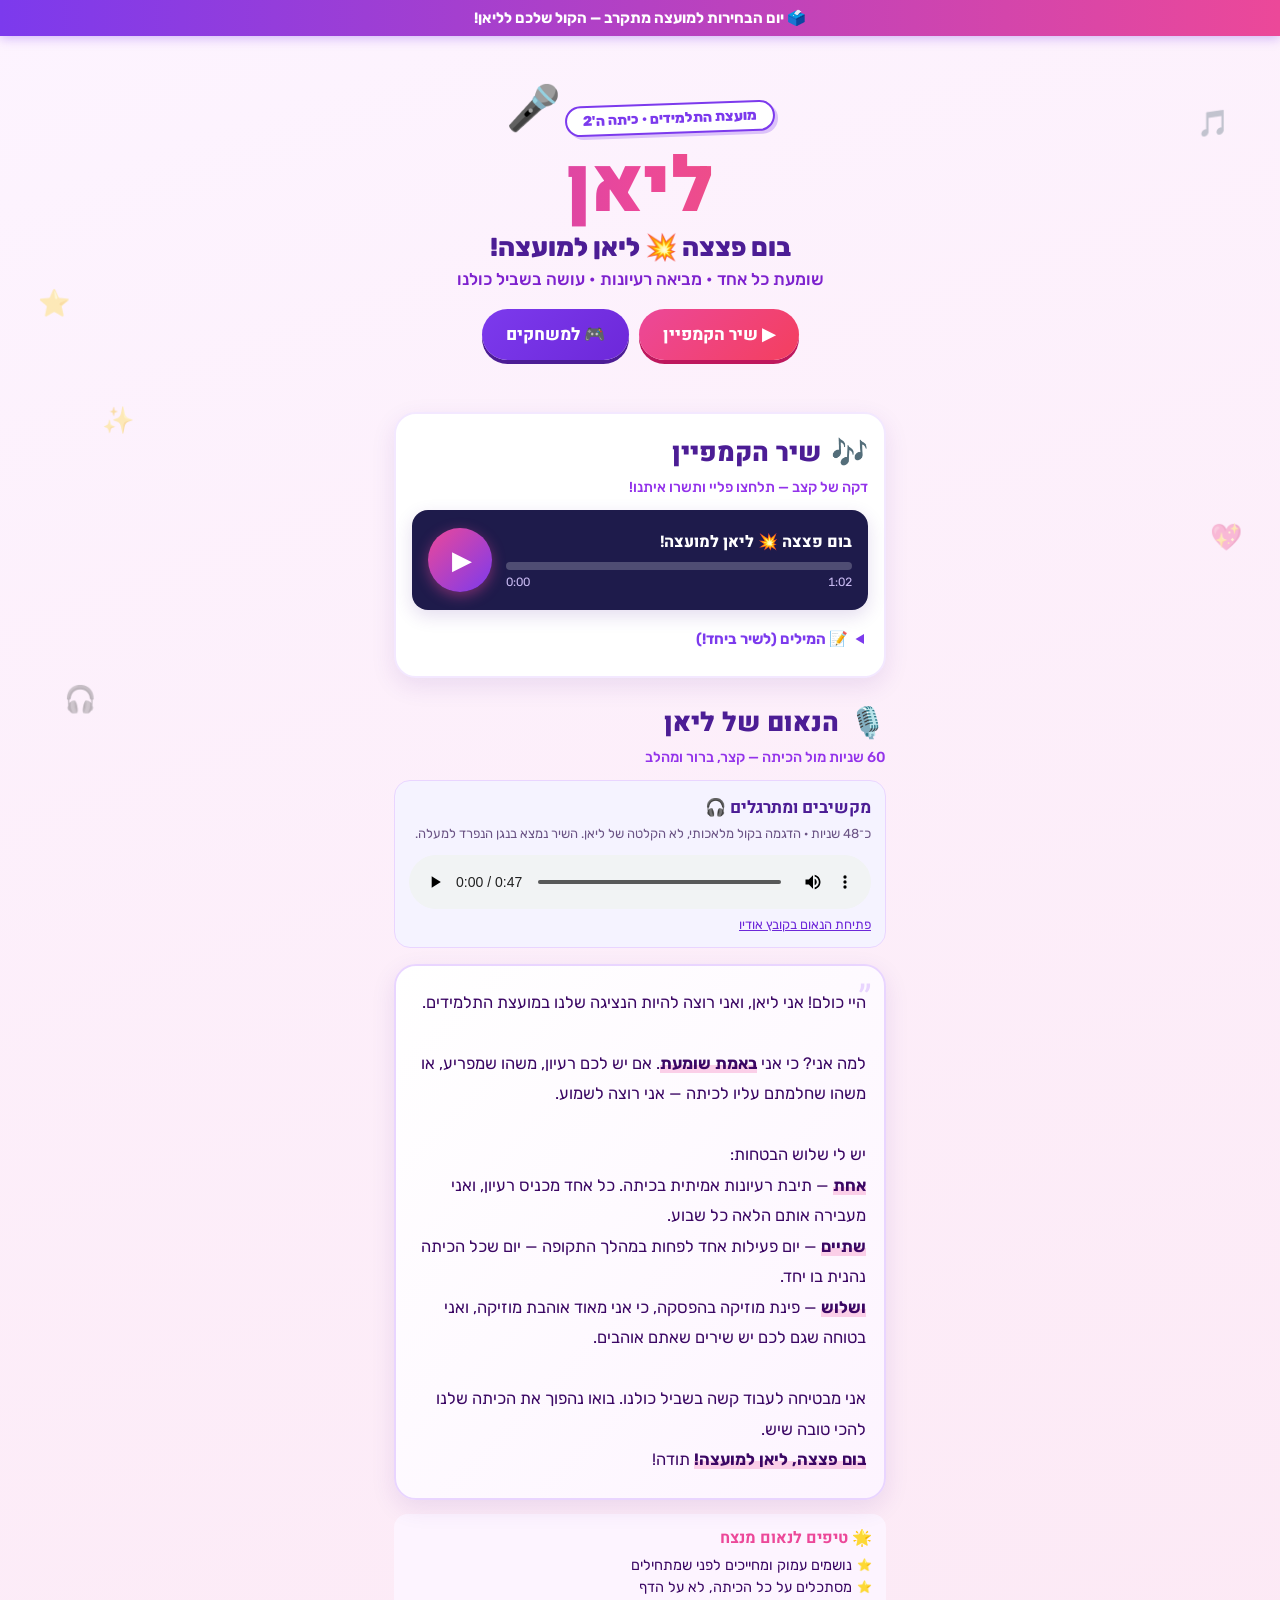
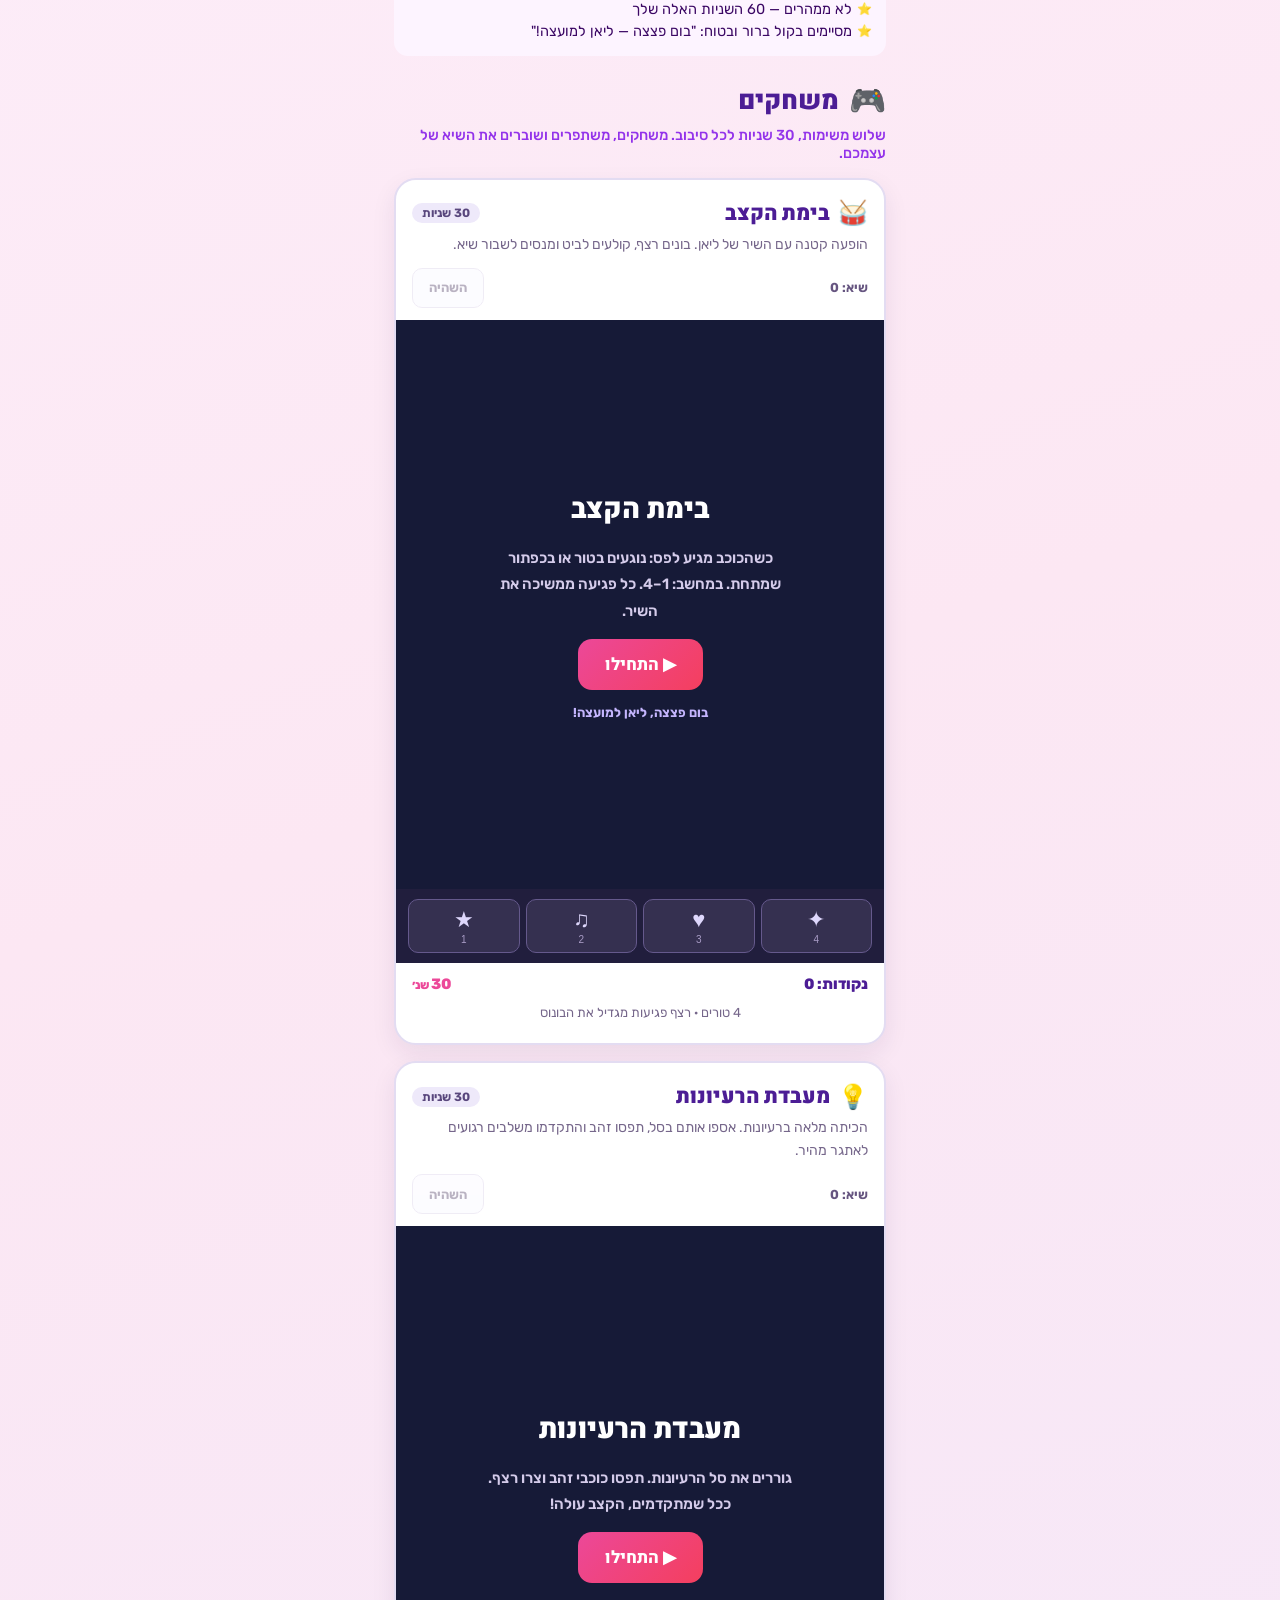
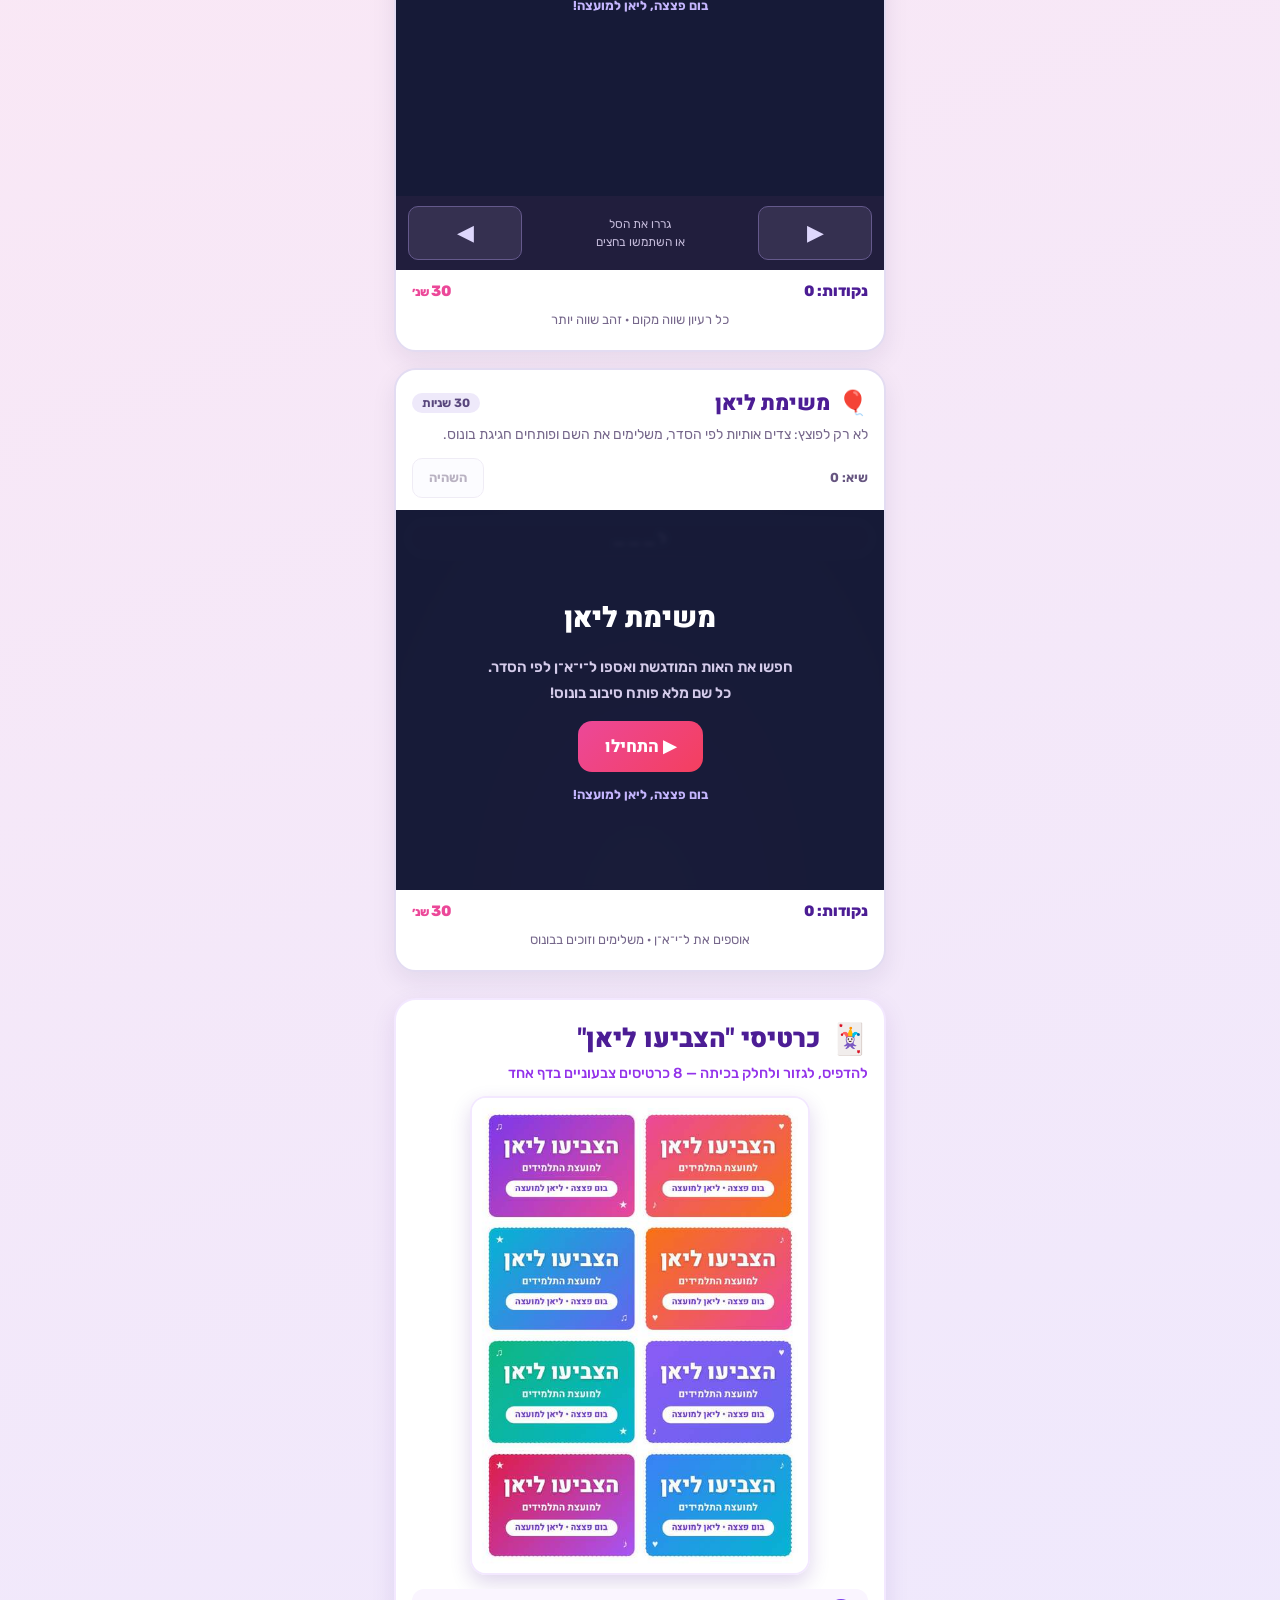
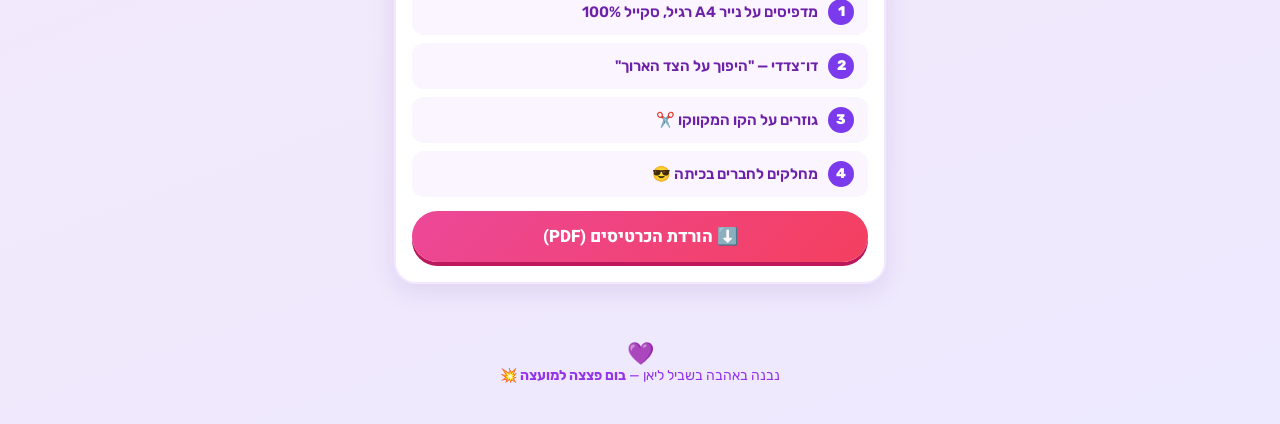
==== index.html @ ac065220 "Keep round clock accurate on low-frame-rate devices" ====
<!DOCTYPE html>
<html lang="he" dir="rtl">
<head>
<meta charset="utf-8">
<meta name="viewport" content="width=device-width, initial-scale=1, viewport-fit=cover">
<title>בום פצצה 💥 ליאן למועצה!</title>
<meta name="description" content="אתר הקמפיין של ליאן למועצת התלמידים: השיר, הנאום, המשחקים והכרטיסים. בום פצצה 💥 ליאן למועצה!">
<link rel="preconnect" href="https://fonts.googleapis.com">
<link rel="preconnect" href="https://fonts.gstatic.com" crossorigin>
<link href="https://fonts.googleapis.com/css2?family=Heebo:wght@400;600;700;800;900&family=Rubik:wght@400;500;700&display=swap" rel="stylesheet">
<style>
:root{
  --purple:#7c3aed; --purple-dark:#4c1d95; --pink:#ec4899; --orange:#f97316;
  --cream:#fff8fc; --ink:#3b0764; --card:#ffffff;
}
*{margin:0;padding:0;box-sizing:border-box;-webkit-tap-highlight-color:transparent}
html{scroll-behavior:smooth;scroll-padding-top:64px}
section{scroll-margin-top:64px}
body{
  font-family:'Rubik','Heebo',sans-serif; color:var(--ink);
  background:linear-gradient(160deg,#fdf4ff 0%,#fce7f3 45%,#ede9fe 100%);
  min-height:100vh; overflow-x:hidden;
}
h1,h2,h3,.btn{font-family:'Heebo',sans-serif}
.wrap{max-width:520px;margin:0 auto;padding:0 14px}
/* floating sticker bg */
.sticker{position:fixed;font-size:26px;opacity:.35;z-index:0;animation:floaty 7s ease-in-out infinite;pointer-events:none}
@keyframes floaty{0%,100%{transform:translateY(0) rotate(-8deg)}50%{transform:translateY(-22px) rotate(10deg)}}
/* ribbon */
.ribbon{position:sticky;top:0;z-index:50;background:linear-gradient(90deg,var(--purple),var(--pink));color:#fff;text-align:center;font-weight:700;padding:9px 12px;font-size:15px;box-shadow:0 2px 12px rgba(124,58,237,.35)}
/* hero */
.hero{position:relative;text-align:center;padding:46px 16px 26px;z-index:1}
.badge{display:inline-block;background:#fff;border:2.5px solid var(--purple);color:var(--purple);font-weight:800;border-radius:999px;padding:5px 16px;font-size:14px;transform:rotate(-2deg);box-shadow:3px 3px 0 rgba(124,58,237,.25)}
.hero h1{font-size:64px;font-weight:900;line-height:1.05;margin:14px 0 4px;
  background:linear-gradient(90deg,var(--purple),var(--pink),var(--orange));
  -webkit-background-clip:text;background-clip:text;color:transparent;
  text-shadow:0 0 0 transparent;animation:pop 3.2s ease-in-out infinite}
@keyframes pop{0%,100%{transform:scale(1)}50%{transform:scale(1.04)}}
.hero .slogan{font-size:26px;font-weight:800;color:var(--purple-dark)}
.hero .sub{font-size:17px;color:#7e22ce;margin-top:6px;font-weight:500}
.mic{font-size:44px;display:inline-block;animation:swing 2.6s ease-in-out infinite;transform-origin:top center}
@keyframes swing{0%,100%{transform:rotate(-12deg)}50%{transform:rotate(12deg)}}
.cta-row{display:flex;gap:10px;justify-content:center;flex-wrap:wrap;margin-top:20px}
.btn{display:inline-block;border:none;cursor:pointer;text-decoration:none;font-weight:800;font-size:17px;border-radius:999px;padding:13px 24px;color:#fff;transition:transform .12s}
.btn:active{transform:scale(.94)}
.btn-pink{background:linear-gradient(135deg,var(--pink),#f43f5e);box-shadow:0 4px 0 #be185d}
.btn-purple{background:linear-gradient(135deg,var(--purple),#6d28d9);box-shadow:0 4px 0 #4c1d95}
/* sections */
section{position:relative;z-index:1;margin:26px 0}
.card{background:var(--card);border-radius:22px;padding:20px 16px;box-shadow:0 8px 24px rgba(76,29,149,.10);border:2px solid #f3e8ff}
.sec-title{display:flex;align-items:center;gap:10px;margin-bottom:6px}
.sec-title .emoji{font-size:30px}
.sec-title h2{font-size:26px;font-weight:900;color:var(--purple-dark)}
.sec-sub{color:#9333ea;font-size:14.5px;margin-bottom:14px;font-weight:500}
/* song */
.song-embed{border-radius:16px;overflow:hidden;box-shadow:0 6px 18px rgba(76,29,149,.15);background:#1e1b4b}
.song-embed iframe{width:100%;height:250px;border:0;display:block}
.song-player{display:flex;align-items:center;gap:14px;padding:18px 16px;direction:ltr}
.song-play-btn{flex:none;width:64px;height:64px;border-radius:50%;border:none;cursor:pointer;background:linear-gradient(135deg,var(--pink),var(--purple));color:#fff;font-size:26px;line-height:1;display:flex;align-items:center;justify-content:center;box-shadow:0 4px 14px rgba(236,72,153,.45);transition:transform .12s}
.song-play-btn:active{transform:scale(.92)}
.song-play-btn .ic{transform:translateX(2px)}
.song-info{flex:1;min-width:0;color:#fff}
.song-name{font-family:'Heebo',sans-serif;font-weight:800;font-size:16px;margin-bottom:8px;direction:rtl;text-align:right}
.song-progress{height:8px;border-radius:99px;background:rgba(255,255,255,.22);overflow:hidden;cursor:pointer}
#song-bar{height:100%;width:0%;border-radius:99px;background:linear-gradient(90deg,var(--pink),#facc15)}
.song-times{display:flex;justify-content:space-between;font-size:12px;color:#c7b9f0;margin-top:5px;font-variant-numeric:tabular-nums}
.lyrics{margin-top:12px}
.lyrics summary{cursor:pointer;font-weight:700;color:var(--purple);font-size:15px;padding:8px 4px}
.lyrics .box{background:#faf5ff;border:1.5px dashed #c4b5fd;border-radius:14px;padding:14px;font-size:15.5px;line-height:1.9;white-space:pre-line}
/* speech */
.speech-listen{margin-bottom:16px;background:#f5f3ff;border:1px solid #e9d5ff;border-radius:16px;padding:14px}
.speech-listen h3{font-size:17px;color:var(--purple-dark);margin-bottom:4px}
.speech-listen p{font-size:13px;color:#6b5485;line-height:1.6;margin-bottom:10px}
.speech-listen audio{display:block;width:100%;height:54px;direction:ltr}
.speech-listen a{font-size:13px;color:#6d28d9;display:inline-block;margin-top:8px}
.speech-listen .audio-error{color:#a21b3d;margin:8px 0 0}

.speech{position:relative;background:linear-gradient(135deg,#fff,#fdf4ff);border-radius:22px;padding:22px 18px;border:2px solid #e9d5ff;box-shadow:0 8px 24px rgba(76,29,149,.10)}
.speech .quote{font-size:38px;position:absolute;top:6px;right:12px;color:#e9d5ff;font-family:Heebo}
.speech p{font-size:16.5px;line-height:1.85}
.speech .hl{background:linear-gradient(transparent 60%,#fbcfe8 60%);font-weight:700}
.tips{margin-top:14px;background:#fdf4ff;border-radius:14px;padding:12px 14px}
.tips h3{font-size:16px;color:var(--pink);margin-bottom:6px}
.tips li{font-size:14.5px;margin:4px 0;list-style:none;padding-right:20px;position:relative}
.tips li::before{content:'⭐';position:absolute;right:0;font-size:12px;top:2px}
/* games */
.game{margin:16px 0;background:#fff;border-radius:22px;border:2px solid #f3e8ff;box-shadow:0 8px 24px rgba(76,29,149,.10);overflow:hidden}
.game-head{padding:14px 16px 4px;display:flex;align-items:center;gap:8px}
.game-head h3{font-size:20px;font-weight:900;color:var(--purple-dark)}
.game-head .tag{margin-right:auto;background:#fce7f3;color:#be185d;font-size:12px;font-weight:700;border-radius:999px;padding:3px 10px}
.game-desc{padding:0 16px 10px;font-size:14px;color:#9333ea}
.stage{position:relative;width:100%;touch-action:none;user-select:none}
.stage canvas{display:block;width:100%;height:auto;background:linear-gradient(180deg,#f5f3ff,#fdf2f8)}
.overlay{position:absolute;inset:0;display:flex;flex-direction:column;align-items:center;justify-content:center;gap:10px;background:rgba(255,255,255,.82);backdrop-filter:blur(3px);text-align:center;padding:16px}
.overlay.hidden{display:none}
.overlay .big{font-family:Heebo;font-size:26px;font-weight:900;color:var(--purple-dark)}
.overlay .mid{font-size:16px;color:#7e22ce;font-weight:600}
.overlay .vote{background:linear-gradient(90deg,#ede9fe,#fce7f3);border:1.5px dashed #c084fc;color:#6d21a8;font-weight:700;border-radius:999px;padding:6px 16px;font-size:14.5px}
.scorebar{display:flex;justify-content:space-between;padding:8px 16px;font-weight:800;font-size:16px;color:var(--purple-dark)}
.scorebar .time{color:var(--pink)}
/* balloons */
.balloon-zone{position:relative;width:100%;height:380px;overflow:hidden;background:linear-gradient(180deg,#f0f9ff,#fdf2f8)}
.balloon{position:absolute;bottom:-90px;width:56px;height:70px;border-radius:50% 50% 50% 50%/55% 55% 45% 45%;cursor:pointer;display:flex;align-items:center;justify-content:center;font-weight:900;font-size:20px;color:#fff;box-shadow:inset -6px -8px 12px rgba(0,0,0,.12);animation:none;transition:transform .1s}
.balloon::after{content:'';position:absolute;bottom:-8px;left:50%;transform:translateX(-50%);border:5px solid transparent;border-top:8px solid inherit}
.balloon.pop{transform:scale(1.5);opacity:0;transition:transform .18s,opacity .18s}
.letters{position:absolute;top:8px;right:12px;background:rgba(255,255,255,.85);border-radius:999px;padding:4px 14px;font-weight:900;color:var(--purple);font-size:17px;letter-spacing:3px;border:1.5px dashed #c084fc}
/* cards */
.cards-preview{display:block;width:100%;max-width:340px;margin:8px auto;border-radius:16px;box-shadow:0 8px 20px rgba(76,29,149,.18);border:2px solid #f3e8ff}
.steps{margin:14px 0}
.steps li{list-style:none;background:#faf5ff;border-radius:12px;padding:10px 14px;margin:8px 0;font-size:15px;font-weight:600;color:#6d21a8;display:flex;gap:10px;align-items:center}
.steps .n{background:var(--purple);color:#fff;border-radius:50%;min-width:26px;height:26px;display:flex;align-items:center;justify-content:center;font-size:14px;font-weight:800}
.dl{display:block;text-align:center;margin-top:10px}
/* footer */
footer{text-align:center;padding:30px 14px 40px;color:#9333ea;font-size:14px;position:relative;z-index:1}
footer .heart{font-size:22px}
.confetti-canvas{position:absolute;inset:0;pointer-events:none}
@media (min-width:480px){.hero h1{font-size:76px}}
</style>
<link rel="stylesheet" href="arcade.css?v=3">
</head>
<body>
<div class="sticker" style="top:12%;right:4%">🎵</div>
<div class="sticker" style="top:32%;left:3%;animation-delay:1.2s">⭐</div>
<div class="sticker" style="top:58%;right:3%;animation-delay:.6s">💖</div>
<div class="sticker" style="top:76%;left:5%;animation-delay:1.8s">🎧</div>
<div class="sticker" style="top:45%;left:8%;animation-delay:2.4s">✨</div>

<div class="ribbon">🗳️ יום הבחירות למועצה מתקרב — הקול שלכם לליאן!</div>

<header class="hero">
  <span class="badge">מועצת התלמידים • כיתה ה'2</span>
  <div class="mic">🎤</div>
  <h1>ליאן</h1>
  <div class="slogan">בום פצצה 💥 ליאן למועצה!</div>
  <div class="sub">שומעת כל אחד • מביאה רעיונות • עושה בשביל כולנו</div>
  <div class="cta-row">
    <a class="btn btn-pink" href="#song">▶ שיר הקמפיין</a>
    <a class="btn btn-purple" href="#games">🎮 למשחקים</a>
  </div>
</header>

<main class="wrap">

<section id="song">
  <div class="card">
    <div class="sec-title"><span class="emoji">🎶</span><h2>שיר הקמפיין</h2></div>
    <div class="sec-sub">דקה של קצב — תלחצו פליי ותשרו איתנו!</div>
    <div class="song-embed song-player">
      <button id="song-play" class="song-play-btn" aria-label="הפעל את השיר"><span class="ic">▶</span></button>
      <div class="song-info">
        <div class="song-name">בום פצצה 💥 ליאן למועצה!</div>
        <div class="song-progress" id="song-progress"><div id="song-bar"></div></div>
        <div class="song-times"><span id="song-cur">0:00</span><span id="song-dur">1:03</span></div>
      </div>
      <audio id="song-audio" src="lian-jingle.mp3" preload="metadata" playsinline></audio>
    </div>
    <details class="lyrics">
      <summary>📝 המילים (לשיר ביחד!)</summary>
      <div class="box">בום! פצצה! ליאן למועצה!
בום! פצצה! ליאן למועצה!
מי שומעת את כולם? ליאן!
מי מביאה את הכיף? ליאן!
רעיונות ושירים ולב גדול,
הכיתה שלנו הכי שווה!
בום! פצצה! ליאן למועצה!
בום! פצצה! ליאן למועצה!
תנו קול לליאן — היא הפצצה!</div>
    </details>
  </div>
</section>

<section id="speech">
  <div class="sec-title"><span class="emoji">🎙️</span><h2>הנאום של ליאן</h2></div>
  <div class="sec-sub">60 שניות מול הכיתה — קצר, ברור ומהלב</div>
  <div class="speech-listen">
    <h3>מקשיבים ומתרגלים 🎧</h3>
    <p>כ־48 שניות · הדגמה בקול מלאכותי, לא הקלטה של ליאן. השיר נמצא בנגן הנפרד למעלה.</p>
    <audio id="speech-audio" controls preload="metadata" playsinline aria-label="הדגמת הנאום בקול מלאכותי">
      <source src="lian-speech.mp3" type="audio/mpeg">
      הדפדפן לא תומך בנגן אודיו.
    </audio>
    <p id="speech-audio-error" class="audio-error" hidden>לא הצלחנו לטעון את הנאום. אפשר לנסות שוב דרך הקישור.</p>
    <a href="lian-speech.mp3">פתיחת הנאום בקובץ אודיו</a>
  </div>
  <div class="speech">
    <span class="quote">”</span>
    <p>היי כולם! אני ליאן, ואני רוצה להיות הנציגה שלנו במועצת התלמידים.<br><br>
    למה אני? כי אני <span class="hl">באמת שומעת</span>. אם יש לכם רעיון, משהו שמפריע, או משהו שחלמתם עליו לכיתה — אני רוצה לשמוע.<br><br>
    יש לי שלוש הבטחות:<br>
    <span class="hl">אחת</span> — תיבת רעיונות אמיתית בכיתה. כל אחד מכניס רעיון, ואני מעבירה אותם הלאה כל שבוע.<br>
    <span class="hl">שתיים</span> — יום פעילות אחד לפחות במהלך התקופה — יום שכל הכיתה נהנית בו יחד.<br>
    <span class="hl">ושלוש</span> — פינת מוזיקה בהפסקה, כי אני מאוד אוהבת מוזיקה, ואני בטוחה שגם לכם יש שירים שאתם אוהבים.<br><br>
    אני מבטיחה לעבוד קשה בשביל כולנו. בואו נהפוך את הכיתה שלנו להכי טובה שיש.<br>
    <span class="hl">בום פצצה, ליאן למועצה!</span> תודה!</p>
  </div>
  <div class="tips">
    <h3>🌟 טיפים לנאום מנצח</h3>
    <ul>
      <li>נושמים עמוק ומחייכים לפני שמתחילים</li>
      <li>מסתכלים על כל הכיתה, לא על הדף</li>
      <li>לא ממהרים — 60 השניות האלה שלך</li>
      <li>מסיימים בקול ברור ובטוח: "בום פצצה — ליאן למועצה!"</li>
    </ul>
  </div>
</section>

<section id="games">
  <div class="sec-title"><span class="emoji">🎮</span><h2>משחקים</h2></div>
  <div class="sec-sub">שלוש משימות, 30 שניות לכל סיבוב. משחקים, משתפרים ושוברים את השיא של עצמכם.</div>

  <!-- GAME 1: rhythm -->
  <div class="game" id="g1">
    <div class="game-head"><span style="font-size:24px">🥁</span><h3>תופסים את הקצב</h3><span class="tag">30 שניות</span></div>
    <div class="game-desc">הכוכבים יורדים בביט של ליאן — תקליקו על הטור הנכון בדיוק כשהכוכב מגיע לקו, וכל פגיעה מנגנת את ההמשך של השיר! 🎶</div>
    <div class="stage">
      <canvas id="rhythm" width="360" height="420"></canvas>
      <div class="overlay" id="rhythm-start">
        <div class="big">תופסים את הקצב 🥁</div>
        <div class="mid">כוכב על הקו = קליק על הטור שלו, וכל פגיעה מנגנת עוד קטע מהשיר של ליאן 🎵</div>
        <button class="btn btn-pink" onclick="startRhythm()">▶ התחילו</button>
        <div class="vote">💥 בום פצצה — בבחירות מצביעים ליאן!</div>
      </div>
      <div class="overlay hidden" id="rhythm-end">
        <canvas class="confetti-canvas" id="rhythm-conf"></canvas>
        <div class="big" id="rhythm-score-txt"></div>
        <div class="mid">אתם בקצב של ליאן! 🎤</div>
        <div class="vote">בום פצצה 💥 נשאר דבר אחד: להצביע ליאן!</div>
        <button class="btn btn-purple" onclick="startRhythm()">🔁 עוד פעם</button>
      </div>
    </div>
    <div class="scorebar"><span id="rhythm-score">נקודות: 0</span><span class="time" id="rhythm-time">30</span></div>
  </div>

  <!-- GAME 2: catch -->
  <div class="game" id="g2">
    <div class="game-head"><span style="font-size:24px">💡</span><h3>תופסים רעיונות</h3><span class="tag">30 שניות</span></div>
    <div class="game-desc">ליאן אוספת רעיונות מכולם! הזיזו את המיקרופון ותפסו כמה שיותר רעיונות שנופלים.</div>
    <div class="stage">
      <canvas id="catch" width="360" height="420"></canvas>
      <div class="overlay" id="catch-start">
        <div class="big">תופסים רעיונות 💡</div>
        <div class="mid">מזיזים את האצבע או העכבר ימינה־שמאלה</div>
        <button class="btn btn-pink" onclick="startCatch()">▶ התחילו</button>
        <div class="vote">💥 ליאן שומעת כל רעיון — בום פצצה, תצביעו לה!</div>
      </div>
      <div class="overlay hidden" id="catch-end">
        <canvas class="confetti-canvas" id="catch-conf"></canvas>
        <div class="big" id="catch-score-txt"></div>
        <div class="mid">איזה אוסף רעיונות! 🌟</div>
        <div class="vote">גם הרעיון הכי טוב: להצביע ליאן 🗳️</div>
        <button class="btn btn-purple" onclick="startCatch()">🔁 עוד פעם</button>
      </div>
    </div>
    <div class="scorebar"><span id="catch-score">נקודות: 0</span><span class="time" id="catch-time">30</span></div>
  </div>

  <!-- GAME 3: balloons -->
  <div class="game" id="g3">
    <div class="game-head"><span style="font-size:24px">🎈</span><h3>פוצצים בלונים</h3><span class="tag">30 שניות</span></div>
    <div class="game-desc">פוצצו כמה שיותר בלונים! הבלונים עם האותיות של ל־י־א־ן שווים בונוס ענק.</div>
    <div class="stage balloon-zone" id="balloon-zone">
      <div class="letters" id="letters-box">ל _ _ _</div>
      <div class="overlay" id="balloon-start">
        <div class="big">פוצצים בלונים 🎈</div>
        <div class="mid">בלון רגיל = 5 נק׳ • בלון אות = 30 נק׳</div>
        <button class="btn btn-pink" onclick="startBalloons()">▶ התחילו</button>
        <div class="vote">💥 בום פצצה! פוצצים את הבחירות — עם ליאן!</div>
      </div>
      <div class="overlay hidden" id="balloon-end">
        <canvas class="confetti-canvas" id="balloon-conf"></canvas>
        <div class="big" id="balloon-score-txt"></div>
        <div class="mid">פיצוץ מושלם! 💥</div>
        <div class="vote">ועכשיו בום פצצה: מצביעים ליאן! 💥</div>
        <button class="btn btn-purple" onclick="startBalloons()">🔁 עוד פעם</button>
      </div>
    </div>
    <div class="scorebar"><span id="balloon-score">נקודות: 0</span><span class="time" id="balloon-time">30</span></div>
  </div>
</section>

<section id="cards">
  <div class="card">
    <div class="sec-title"><span class="emoji">🃏</span><h2>כרטיסי "הצביעו ליאן"</h2></div>
    <div class="sec-sub">להדפיס, לגזור ולחלק בכיתה — 8 כרטיסים צבעוניים בדף אחד</div>
    <img class="cards-preview" src="[data-uri]" alt="כרטיסי הצביעו ליאן - תצוגה מקדימה">
    <ol class="steps">
      <li><span class="n">1</span> מדפיסים על נייר A4 רגיל, סקייל 100%</li>
      <li><span class="n">2</span> דו־צדדי — "היפוך על הצד הארוך"</li>
      <li><span class="n">3</span> גוזרים על הקו המקווקו ✂️</li>
      <li><span class="n">4</span> מחלקים לחברים בכיתה 😎</li>
    </ol>
    <a class="btn btn-pink dl" href="https://github.com/piniaminov-code/lian-campaign/releases/download/v1.0/lian-vote-cards-v5.pdf" download>⬇️ הורדת הכרטיסים (PDF)</a>
  </div>
</section>

</main>

<footer>
  <div class="heart">💜</div>
  נבנה באהבה בשביל ליאן — <b>בום פצצה למועצה</b> 💥
</footer>

<script>
/* ---------- campaign song player ---------- */
(function(){
  const a=document.getElementById('song-audio'),btn=document.getElementById('song-play'),ic=btn.querySelector('.ic'),
        bar=document.getElementById('song-bar'),cur=document.getElementById('song-cur'),dur=document.getElementById('song-dur'),
        prog=document.getElementById('song-progress');
  function fmt(s){if(!isFinite(s))return'0:00';s=Math.floor(s);return Math.floor(s/60)+':'+String(s%60).padStart(2,'0');}
  btn.addEventListener('click',function(){
    if(a.paused){const p=a.play();if(p&&p.catch)p.catch(function(){});}else{a.pause();}
  });
  a.addEventListener('play',function(){ic.textContent='⏸';ic.style.transform='none';});
  a.addEventListener('pause',function(){ic.textContent='▶';ic.style.transform='translateX(2px)';});
  a.addEventListener('loadedmetadata',function(){dur.textContent=fmt(a.duration);});
  a.addEventListener('timeupdate',function(){cur.textContent=fmt(a.currentTime);if(a.duration)bar.style.width=(a.currentTime/a.duration*100)+'%';});
  a.addEventListener('ended',function(){a.currentTime=0;bar.style.width='0%';cur.textContent='0:00';});
  prog.addEventListener('click',function(e){const r=prog.getBoundingClientRect();const f=(e.clientX-r.left)/r.width;if(a.duration)a.currentTime=f*a.duration;});
})();

/* Speech uses a native MP3 player for Safari support. Keep the two recordings separate. */
(function(){
  const speech=document.getElementById('speech-audio'),song=document.getElementById('song-audio');
  speech.addEventListener('play',()=>{song.pause();resetJingle();});
  song.addEventListener('play',()=>speech.pause());
  speech.addEventListener('error',()=>{document.getElementById('speech-audio-error').hidden=false;});
})();

/* ---------- shared helpers ---------- */
function fitCanvas(cv){ const r=cv.getBoundingClientRect(); const dpr=window.devicePixelRatio||1; cv.width=r.width*dpr; cv.height=r.width*(420/360)*dpr; const ctx=cv.getContext('2d'); ctx.setTransform(dpr,0,0,dpr,0,0); return {w:r.width,h:r.width*(420/360),ctx}; }
function confetti(cv){ const c=cv.getContext('2d'); cv.width=cv.offsetWidth; cv.height=cv.offsetHeight; const P=[]; const colors=['#7c3aed','#ec4899','#f97316','#facc15','#22d3ee','#a3e635'];
  for(let i=0;i<90;i++)P.push({x:Math.random()*cv.width,y:-20-Math.random()*cv.height,r:3+Math.random()*4,c:colors[i%6],vy:1.5+Math.random()*2.5,vx:-1+Math.random()*2,rot:Math.random()*6.28});
  let n=0;const iv=setInterval(()=>{c.clearRect(0,0,cv.width,cv.height);P.forEach(p=>{p.y+=p.vy;p.x+=p.vx;p.rot+=.08;c.save();c.translate(p.x,p.y);c.rotate(p.rot);c.fillStyle=p.c;c.fillRect(-p.r,-p.r/2,p.r*2,p.r);c.restore();});
  if(++n>=260){clearInterval(iv);c.clearRect(0,0,cv.width,cv.height);}},33);}
function countdown(el,sec,onEnd){ let t=sec; el.textContent=t; const iv=setInterval(()=>{t--;el.textContent=t; if(t<=0){clearInterval(iv);onEnd();}},1000); return iv; }

/* ---------- jingle player: each good tap plays the next slice of Lian's song ---------- */
const JINGLE_LEN=62.83,JINGLE_STEPS=48;
const jingle=new Audio();
jingle.preload='auto';
let jingleReady=false,jingleLoading=false,jinglePos=0,jingleTimer=null;
async function loadJingle(){
  if(jingleReady||jingleLoading)return; jingleLoading=true;
  try{
    const r=await fetch('lian-jingle-b64.txt',{cache:'no-store'});
    const t=await r.text();
    const bin=atob(t.replace(/\s/g,''));
    const bytes=new Uint8Array(bin.length);
    for(let i=0;i<bin.length;i++)bytes[i]=bin.charCodeAt(i);
    jingle.src=URL.createObjectURL(new Blob([bytes],{type:'audio/mpeg'}));
    jingle.load();
    jingleReady=true;
  }catch(e){jingleLoading=false;}
}
loadJingle();
document.addEventListener('pointerdown',loadJingle,{passive:true});
function resetJingle(){jinglePos=0;clearTimeout(jingleTimer);try{jingle.pause();jingle.currentTime=0;}catch(e){}}
function playJingleSlice(){
  if(jinglePos>=JINGLE_LEN)return;
  const step=JINGLE_LEN/JINGLE_STEPS;
  if(!jingleReady){loadJingle();}
  else if(jingle.paused){try{jingle.currentTime=jinglePos;}catch(e){}const p=jingle.play();if(p&&p.catch)p.catch(()=>{});}
  jinglePos=Math.min(jinglePos+step,JINGLE_LEN);
  clearTimeout(jingleTimer);
  if(jingleReady){
    const remain=Math.max((jinglePos-jingle.currentTime)*1000+80,120);
    jingleTimer=setTimeout(()=>{if(!jingle.ended)jingle.pause();},remain);
  }
}
window.__jingle=jingle;window.__playSlice=playJingleSlice;window.__jingleState=()=>({pos:Math.round(jinglePos*100)/100,paused:jingle.paused,t:Math.round(jingle.currentTime*100)/100,ready:jingle.readyState,jr:jingleReady,dur:jingle.duration,src:(jingle.src||'').slice(0,40)});

</script>
<script src="games.js?v=3"></script>
</body>
</html>
---- arcade.css ----
/* Focused arcade refresh, campaign colours with a calmer stage. */
.arcade{border-color:#e3dcf2;box-shadow:0 9px 24px rgba(42,30,75,.08)}
.arcade .game-head{padding-top:18px}.arcade .game-head h3{font-size:21px}.arcade .game-head .tag{background:#eee9fa;color:#59477d}
.arcade .game-desc{color:#76678b;line-height:1.65;padding-bottom:12px}
.arcade-tools{display:flex;justify-content:space-between;align-items:center;padding:0 16px 12px;font-size:13px;font-weight:700;color:#665580}
.arcade-tools button{border:1px solid #d9d0e8;border-radius:10px;padding:8px 16px;background:#faf8ff;color:#534268;font:inherit;cursor:pointer;min-height:40px}
.arcade-tools button:disabled{opacity:.4;cursor:default}
.arcade .stage canvas{background:#171b38}.arcade .overlay{background:rgba(23,27,56,.94);backdrop-filter:blur(2px);gap:15px;padding:24px}
.arcade .overlay .big{color:#fff;font-size:28px}.arcade .overlay .mid{color:#d4cbea;max-width:310px;font-size:15px;line-height:1.75}
.arcade .overlay .vote{background:transparent;color:#c4b5fd;border:0;font-size:13px;padding:0}
.arcade .overlay .btn{box-shadow:none;border-radius:14px;padding:13px 27px;font-size:17px}
.arcade-pause{z-index:8}.arcade .scorebar{font-size:15px;padding-top:12px}.arcade .scorebar .time::after{content:' שנ׳';font-size:12px}
.arcade-feedback{min-height:42px;font-size:13px;color:#76678b;text-align:center;padding:4px 12px 14px}
.arcade-controls{display:flex;direction:ltr;gap:6px;padding:10px 12px;background:#211e3d;align-items:center;justify-content:space-between}
.arcade-controls button{flex:1;min-height:54px;border:1px solid #65598c;border-radius:10px;background:#353050;color:#ded7fc;font-size:22px;touch-action:manipulation;cursor:pointer}
.arcade-controls button:active{background:#695c97}.arcade-controls small{display:block;font-size:10px;margin-top:1px;color:#a99cc6}.arcade-controls span{flex:2;color:#c6bddc;text-align:center;font-size:12px;line-height:1.5;direction:rtl}
.arcade .balloon-zone{height:380px;background:radial-gradient(ellipse at 50% 110%,#47345e,#171b38)}
.arcade .balloon{border:0;bottom:auto;width:60px;height:74px;min-width:44px;min-height:44px;z-index:1;font-family:Heebo,sans-serif;box-shadow:inset -5px -7px 12px rgba(0,0,0,.14),0 4px 14px rgba(0,0,0,.12)}
.arcade .balloon:after{border:0;width:1px;height:28px;bottom:-28px;background:#aaa1c7}.arcade .overlay{z-index:3}.arcade .letters{z-index:2;right:10px;left:10px;top:10px;background:#211f3f;border:1px solid #63547c;display:flex;justify-content:center;align-items:center;gap:10px;letter-spacing:0;color:#9a8aaf;padding:7px}
.letters span{width:29px;text-align:center;border-bottom:2px solid transparent}.letters span.letter-done{color:#5eead4}.letters span.letter-next{color:#fff;border-color:#fcd774}.letters small{font-size:11px;color:#b5a6d0;margin-right:6px}
@media(max-width:380px){.arcade .game-head h3{font-size:18px}.arcade .overlay .big{font-size:24px}.arcade .overlay{padding:18px}}
@media(prefers-reduced-motion:reduce){.sticker{animation:none}.arcade *{scroll-behavior:auto}}
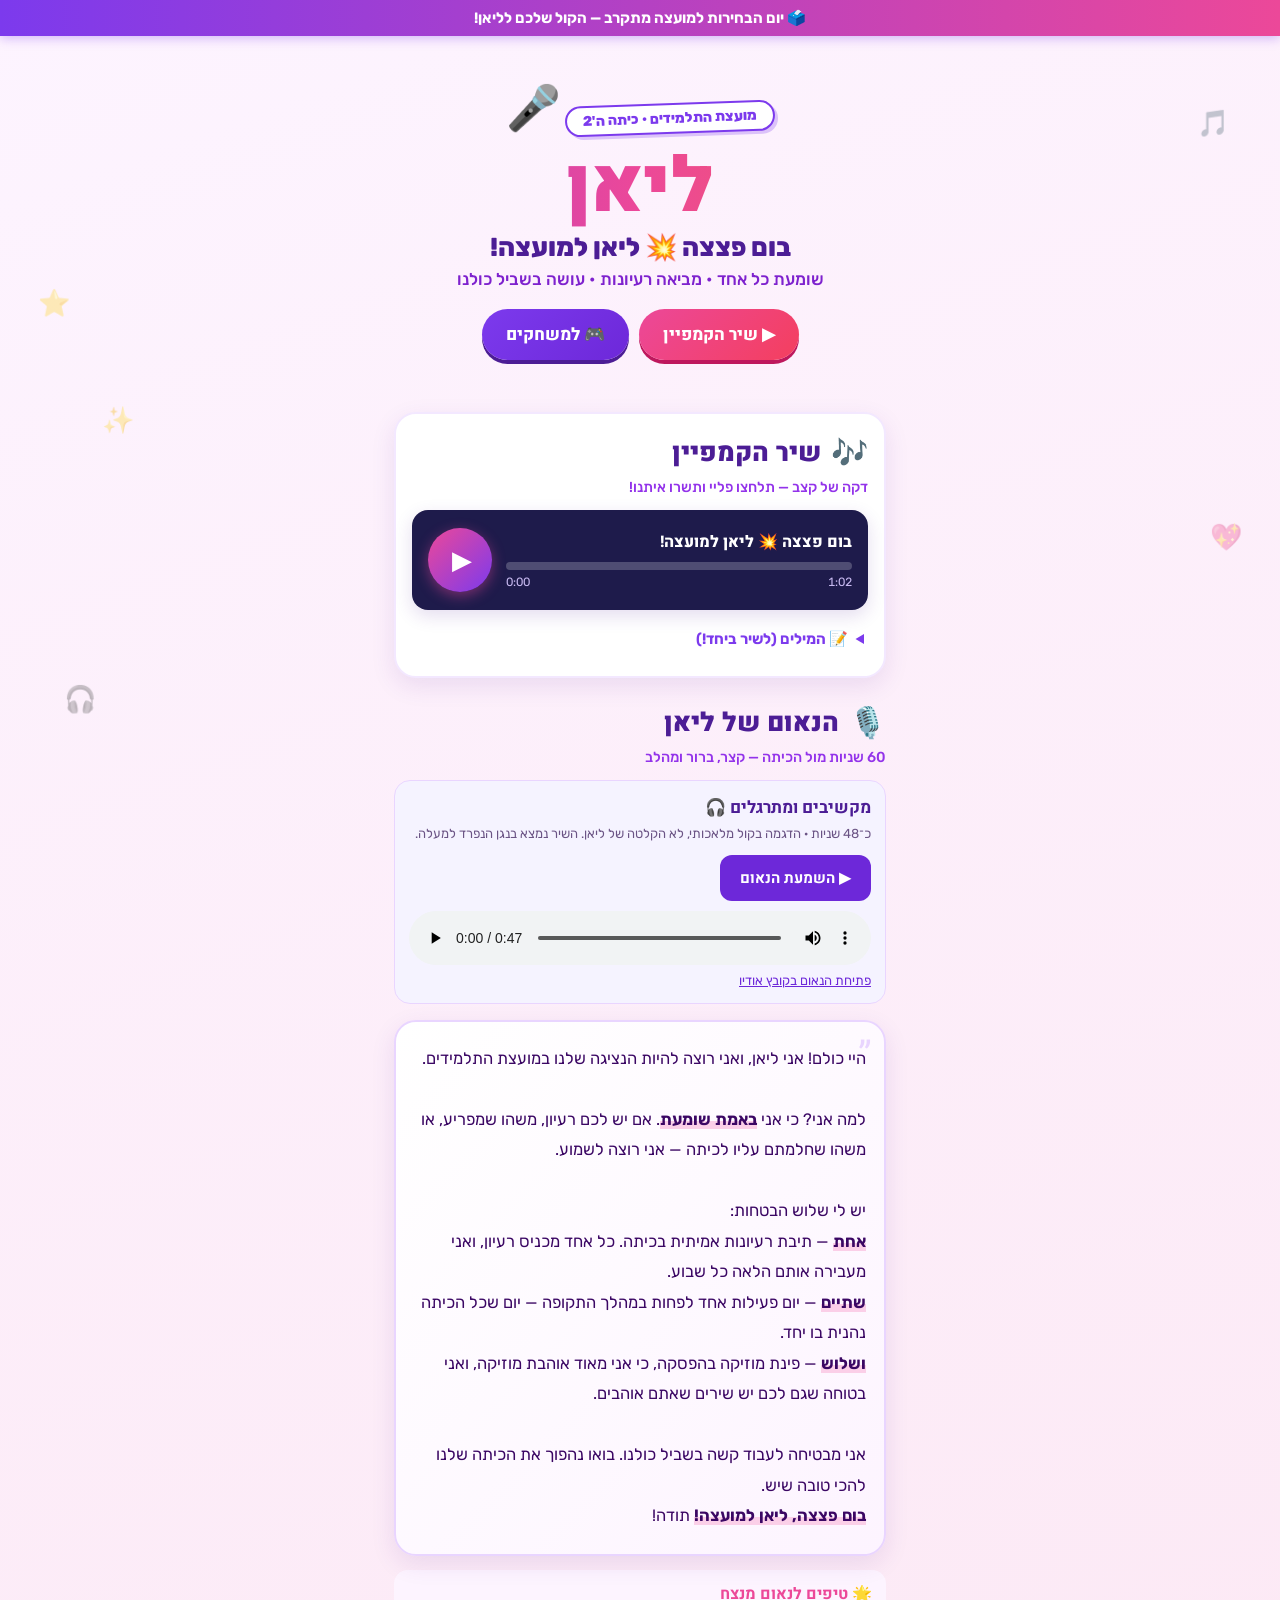
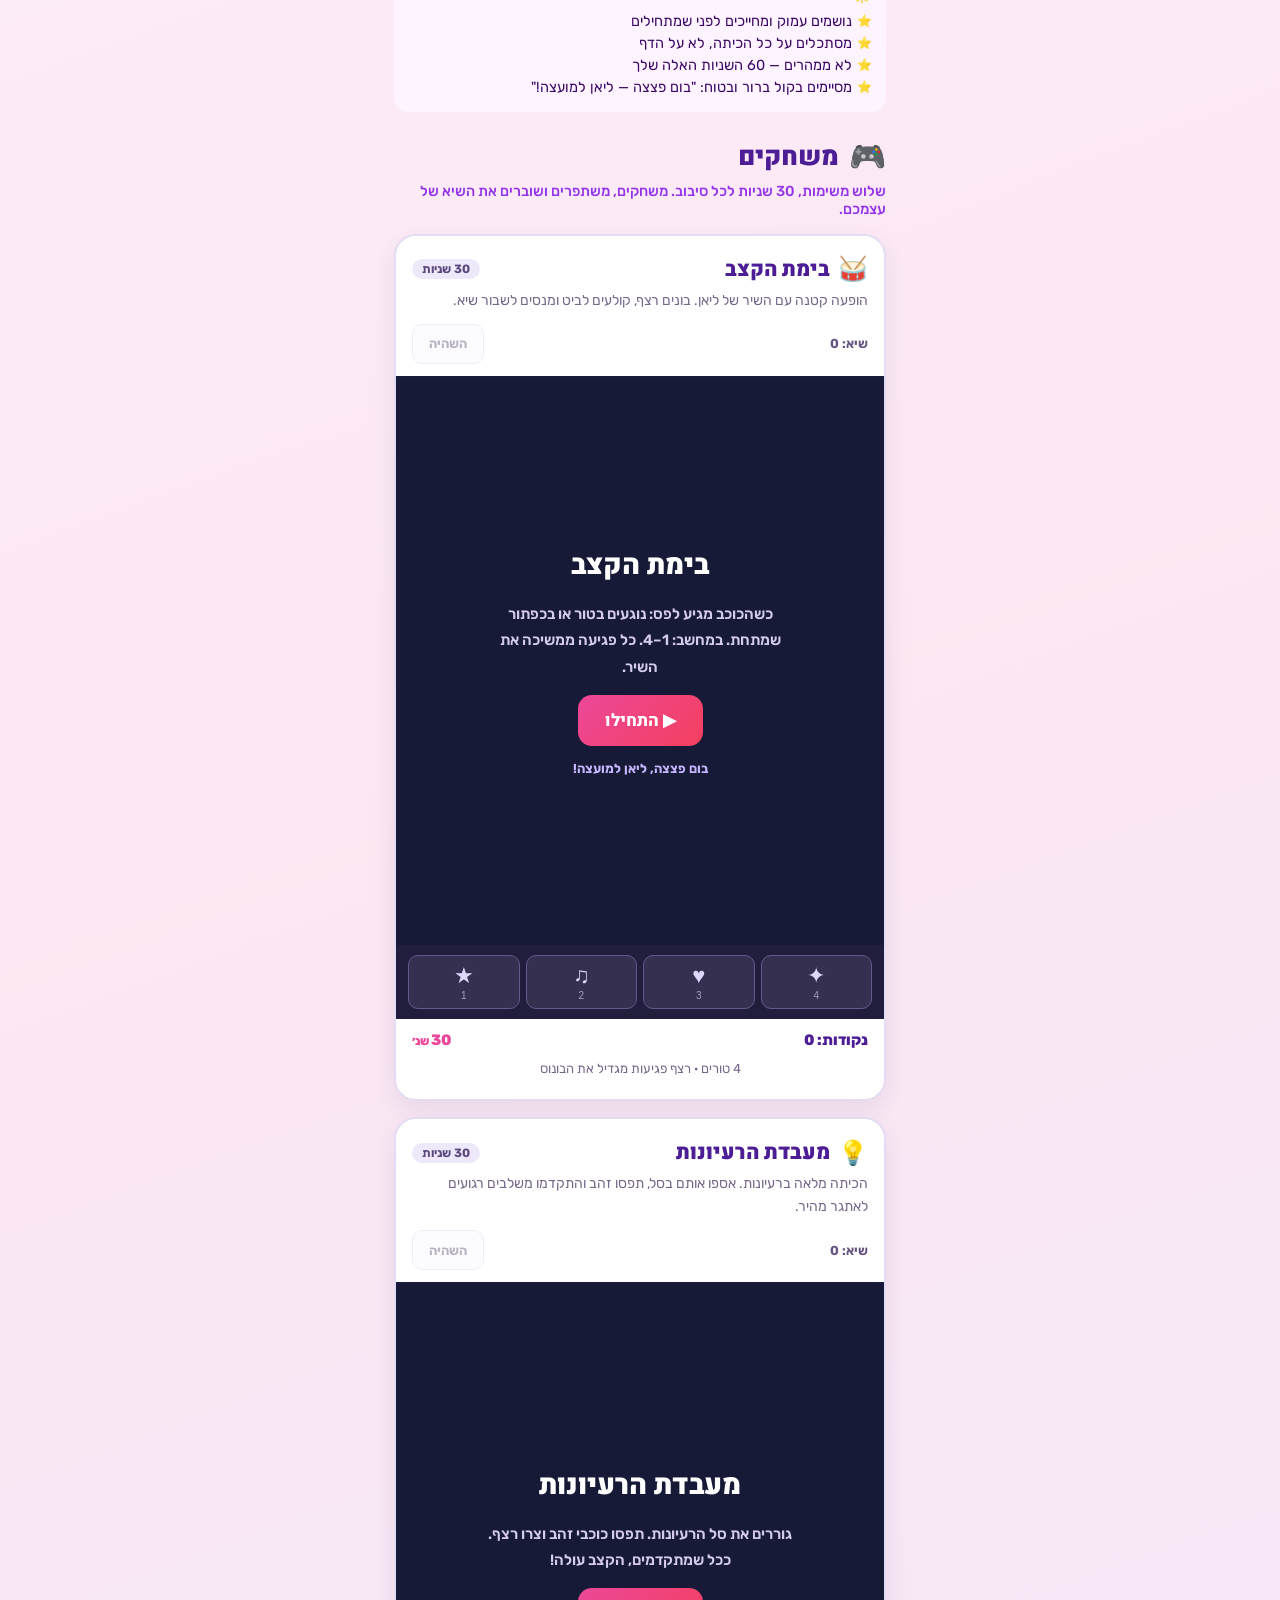
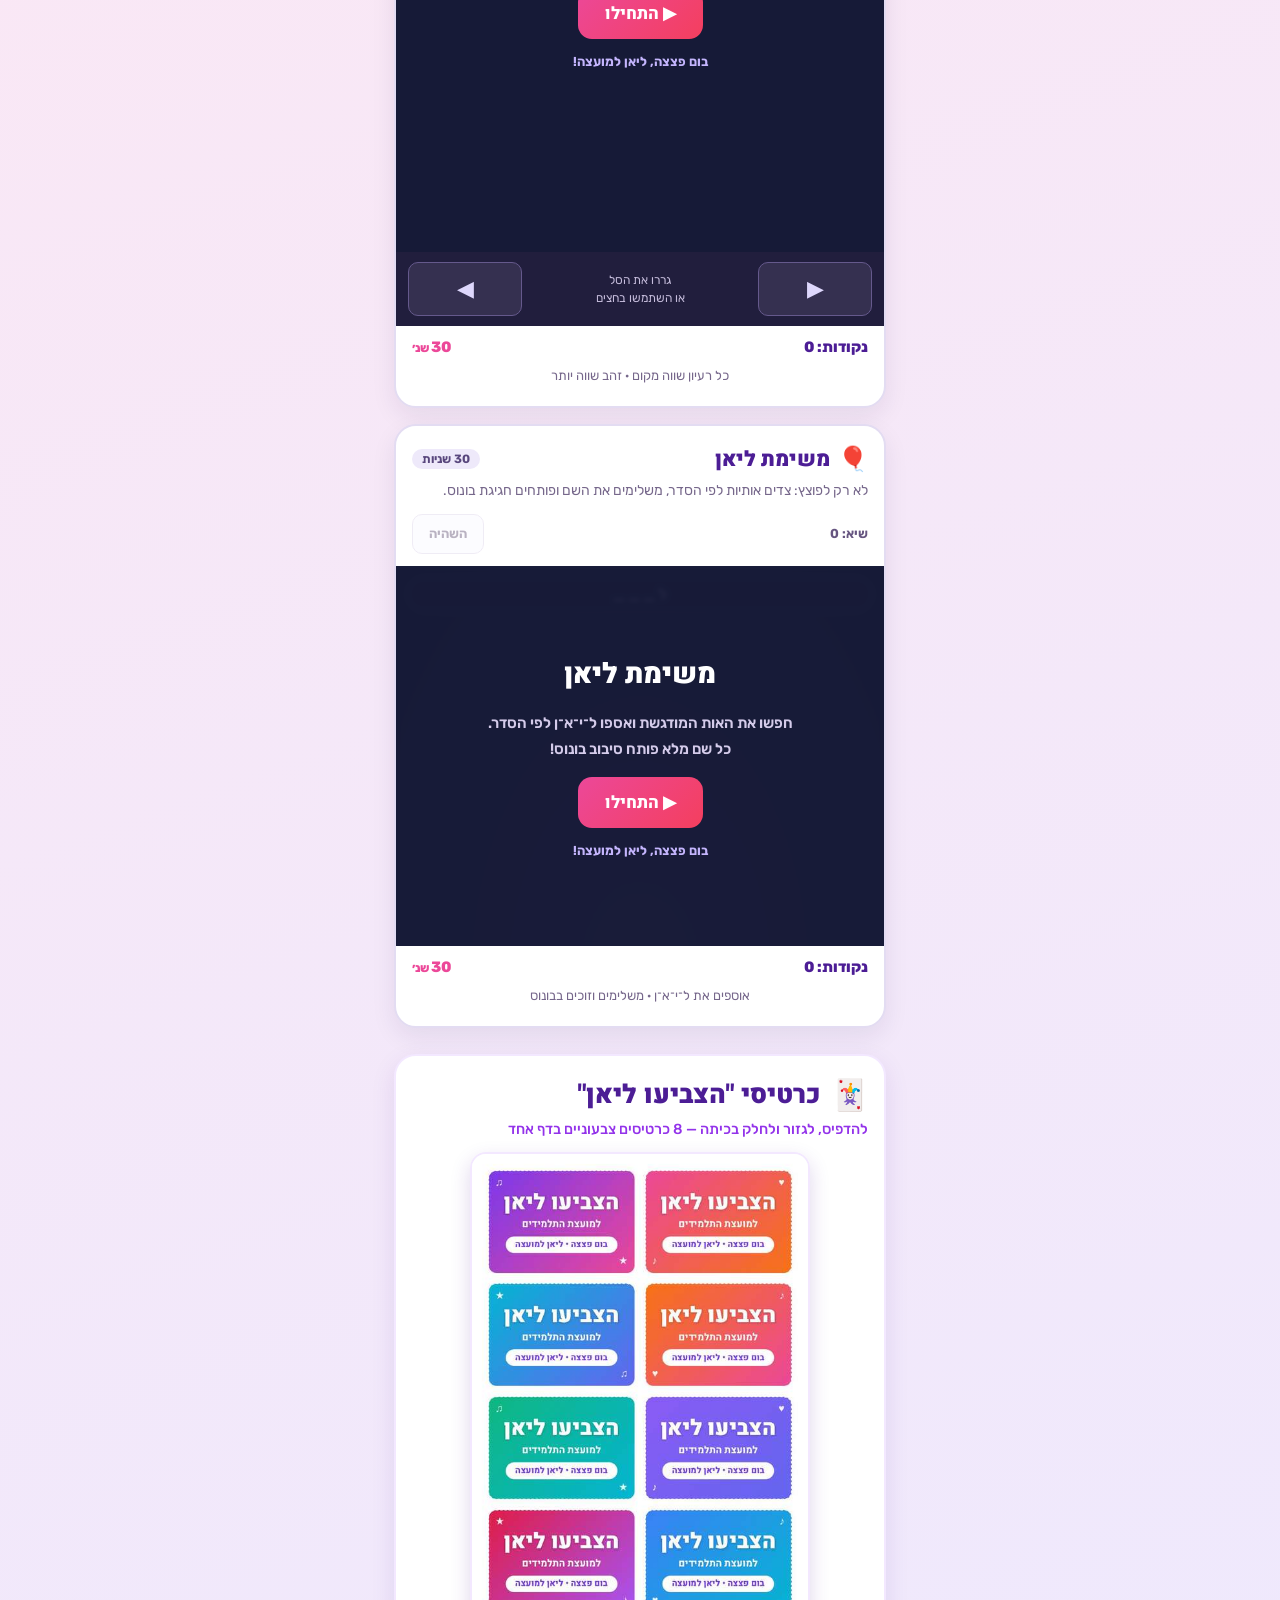
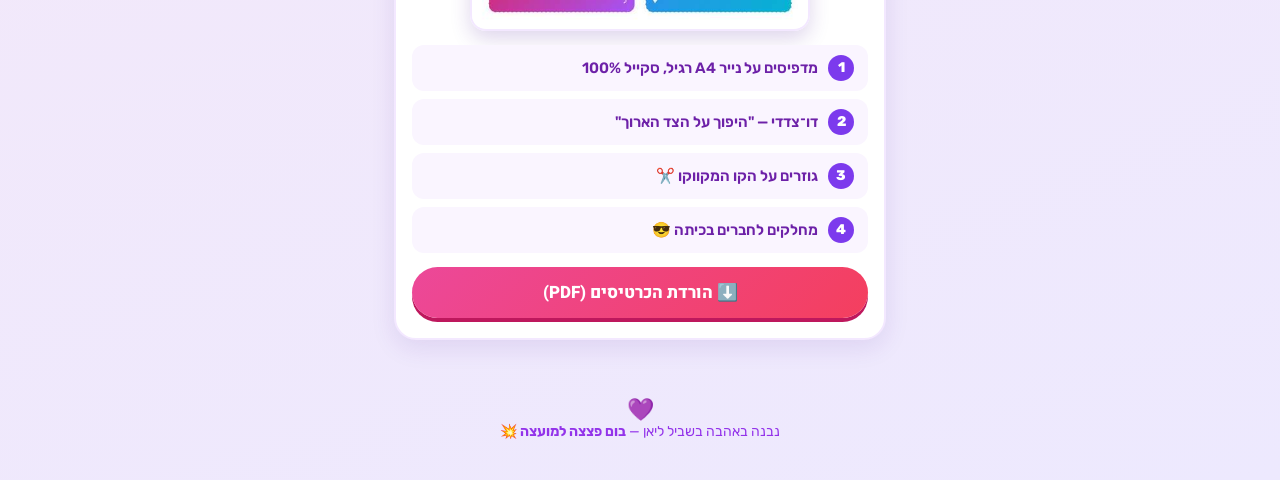
==== commit bc5af1d6: "Add clear speech play button alongside native seek controls" ====
--- a/index.html
+++ b/index.html
@@ -71,6 +71,7 @@
 .speech-listen{margin-bottom:16px;background:#f5f3ff;border:1px solid #e9d5ff;border-radius:16px;padding:14px}
 .speech-listen h3{font-size:17px;color:var(--purple-dark);margin-bottom:4px}
 .speech-listen p{font-size:13px;color:#6b5485;line-height:1.6;margin-bottom:10px}
+.speech-play{border:0;border-radius:12px;background:#6d28d9;color:#fff;font:700 15px Heebo,sans-serif;padding:12px 20px;cursor:pointer;margin-bottom:10px;min-height:44px}
 .speech-listen audio{display:block;width:100%;height:54px;direction:ltr}
 .speech-listen a{font-size:13px;color:#6d28d9;display:inline-block;margin-top:8px}
 .speech-listen .audio-error{color:#a21b3d;margin:8px 0 0}
@@ -175,6 +176,7 @@
   <div class="speech-listen">
     <h3>מקשיבים ומתרגלים 🎧</h3>
     <p>כ־48 שניות · הדגמה בקול מלאכותי, לא הקלטה של ליאן. השיר נמצא בנגן הנפרד למעלה.</p>
+    <button id="speech-play" class="speech-play" type="button">▶ השמעת הנאום</button>
     <audio id="speech-audio" controls preload="metadata" playsinline aria-label="הדגמת הנאום בקול מלאכותי">
       <source src="lian-speech.mp3" type="audio/mpeg">
       הדפדפן לא תומך בנגן אודיו.
@@ -321,7 +323,10 @@
 /* Speech uses a native MP3 player for Safari support. Keep the two recordings separate. */
 (function(){
   const speech=document.getElementById('speech-audio'),song=document.getElementById('song-audio');
-  speech.addEventListener('play',()=>{song.pause();resetJingle();});
+  const btn=document.getElementById('speech-play');
+  btn.addEventListener('click',()=>{if(speech.paused)speech.play().catch(()=>{document.getElementById('speech-audio-error').hidden=false;});else speech.pause();});
+  speech.addEventListener('play',()=>{btn.textContent='⏸ עצירת הנאום';song.pause();resetJingle();});
+  speech.addEventListener('pause',()=>{btn.textContent='▶ השמעת הנאום';});
   song.addEventListener('play',()=>speech.pause());
   speech.addEventListener('error',()=>{document.getElementById('speech-audio-error').hidden=false;});
 })();
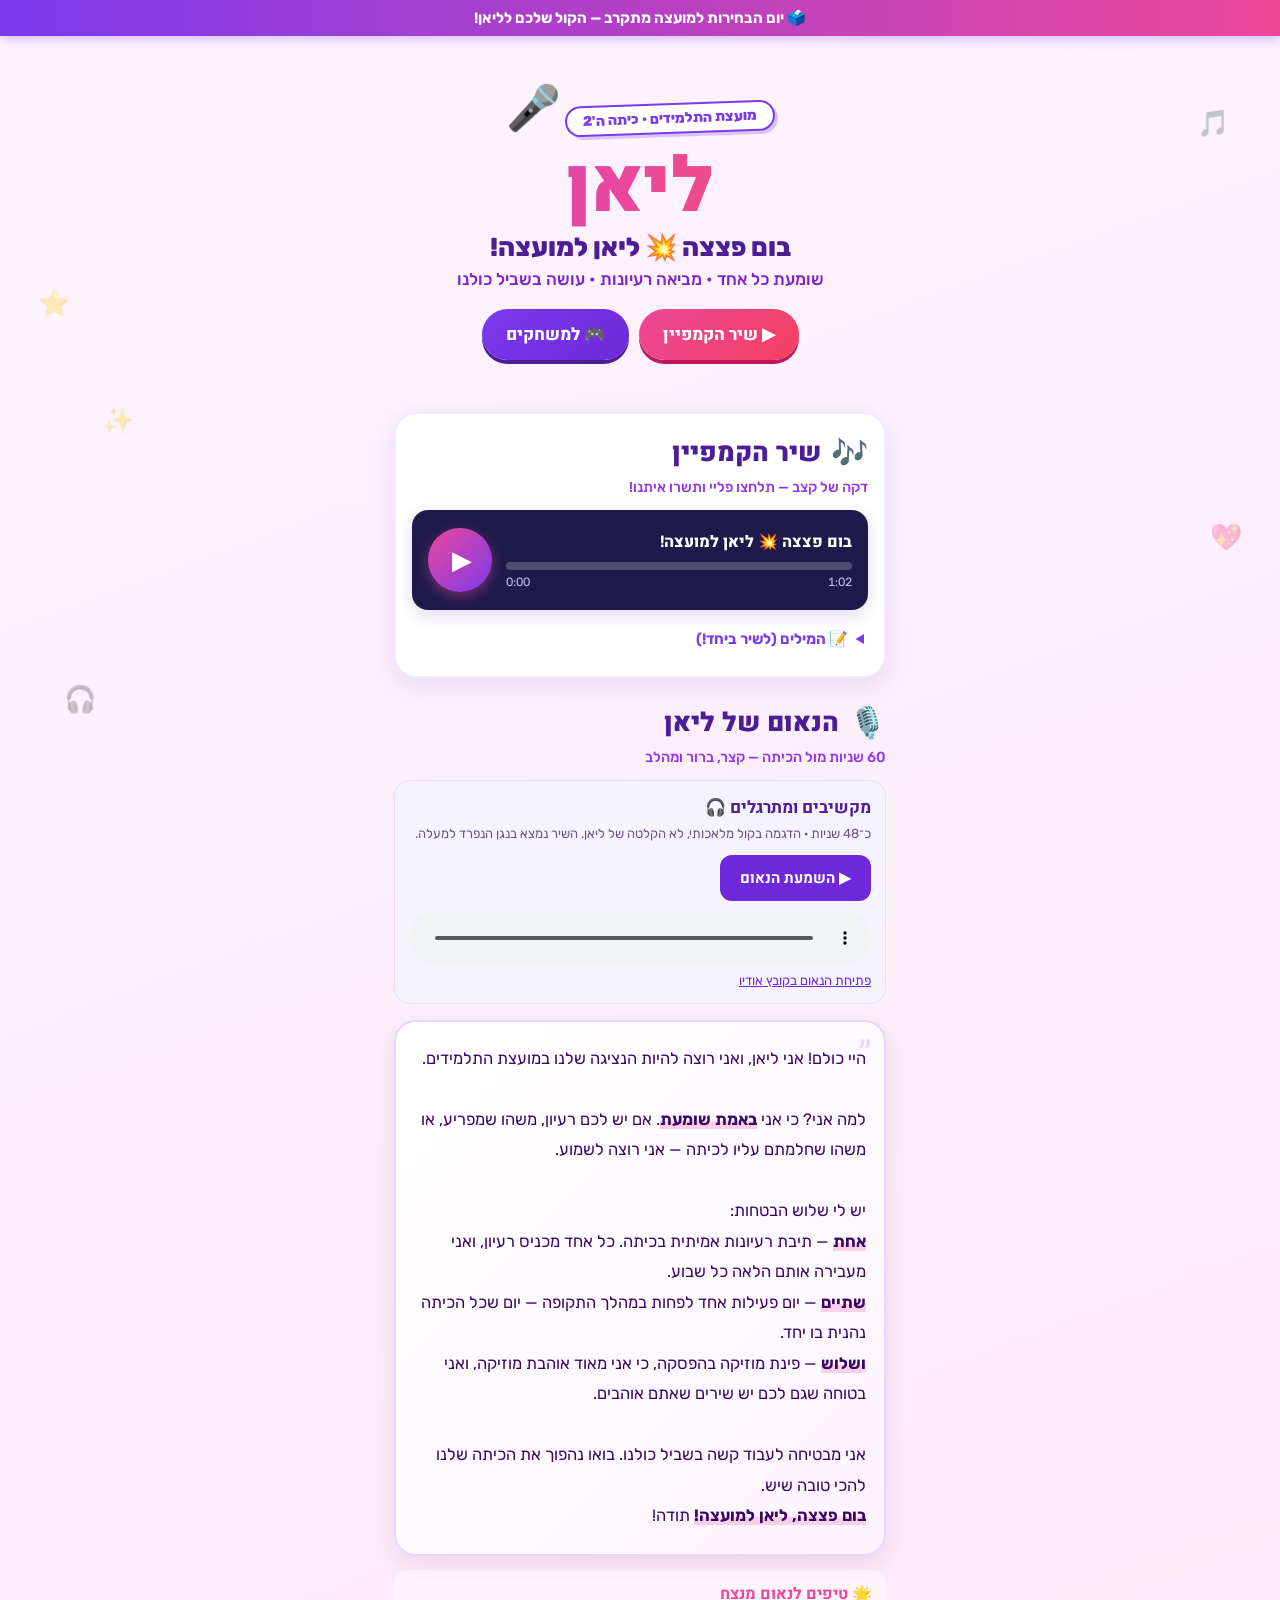
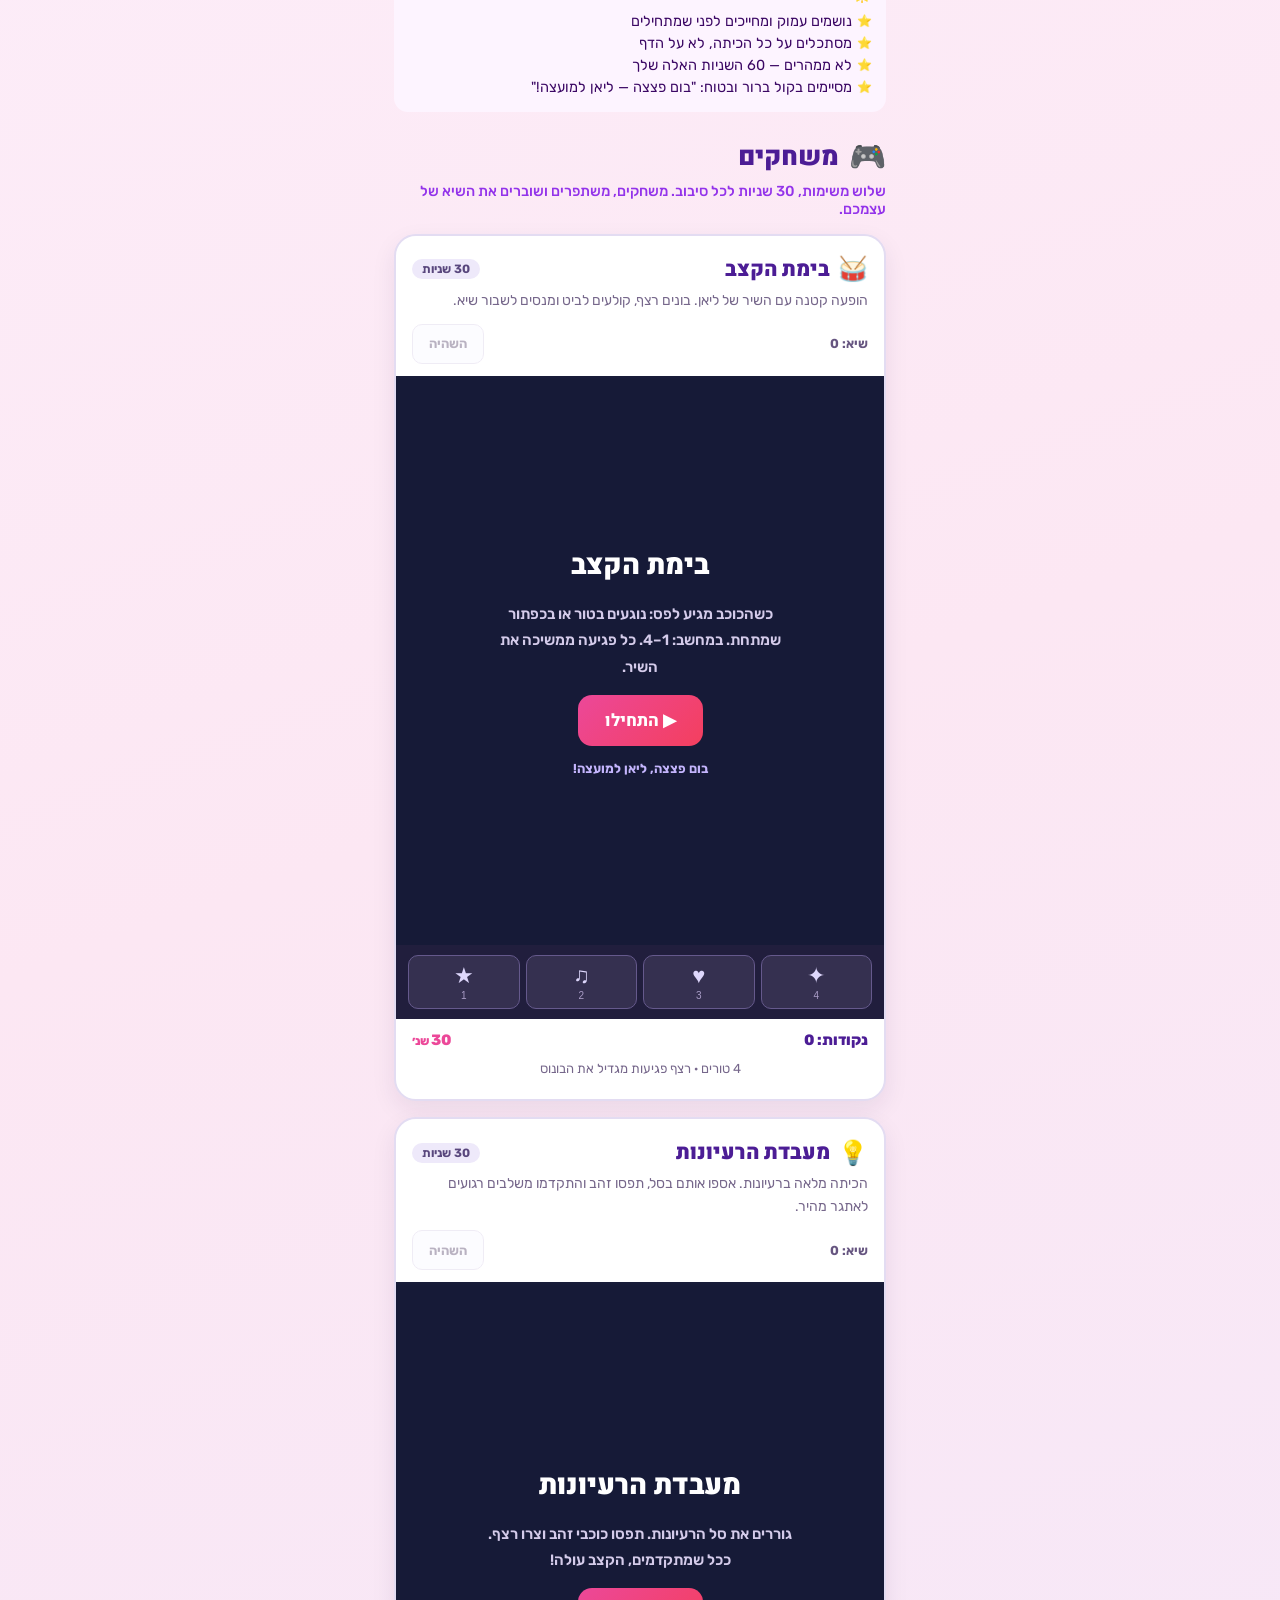
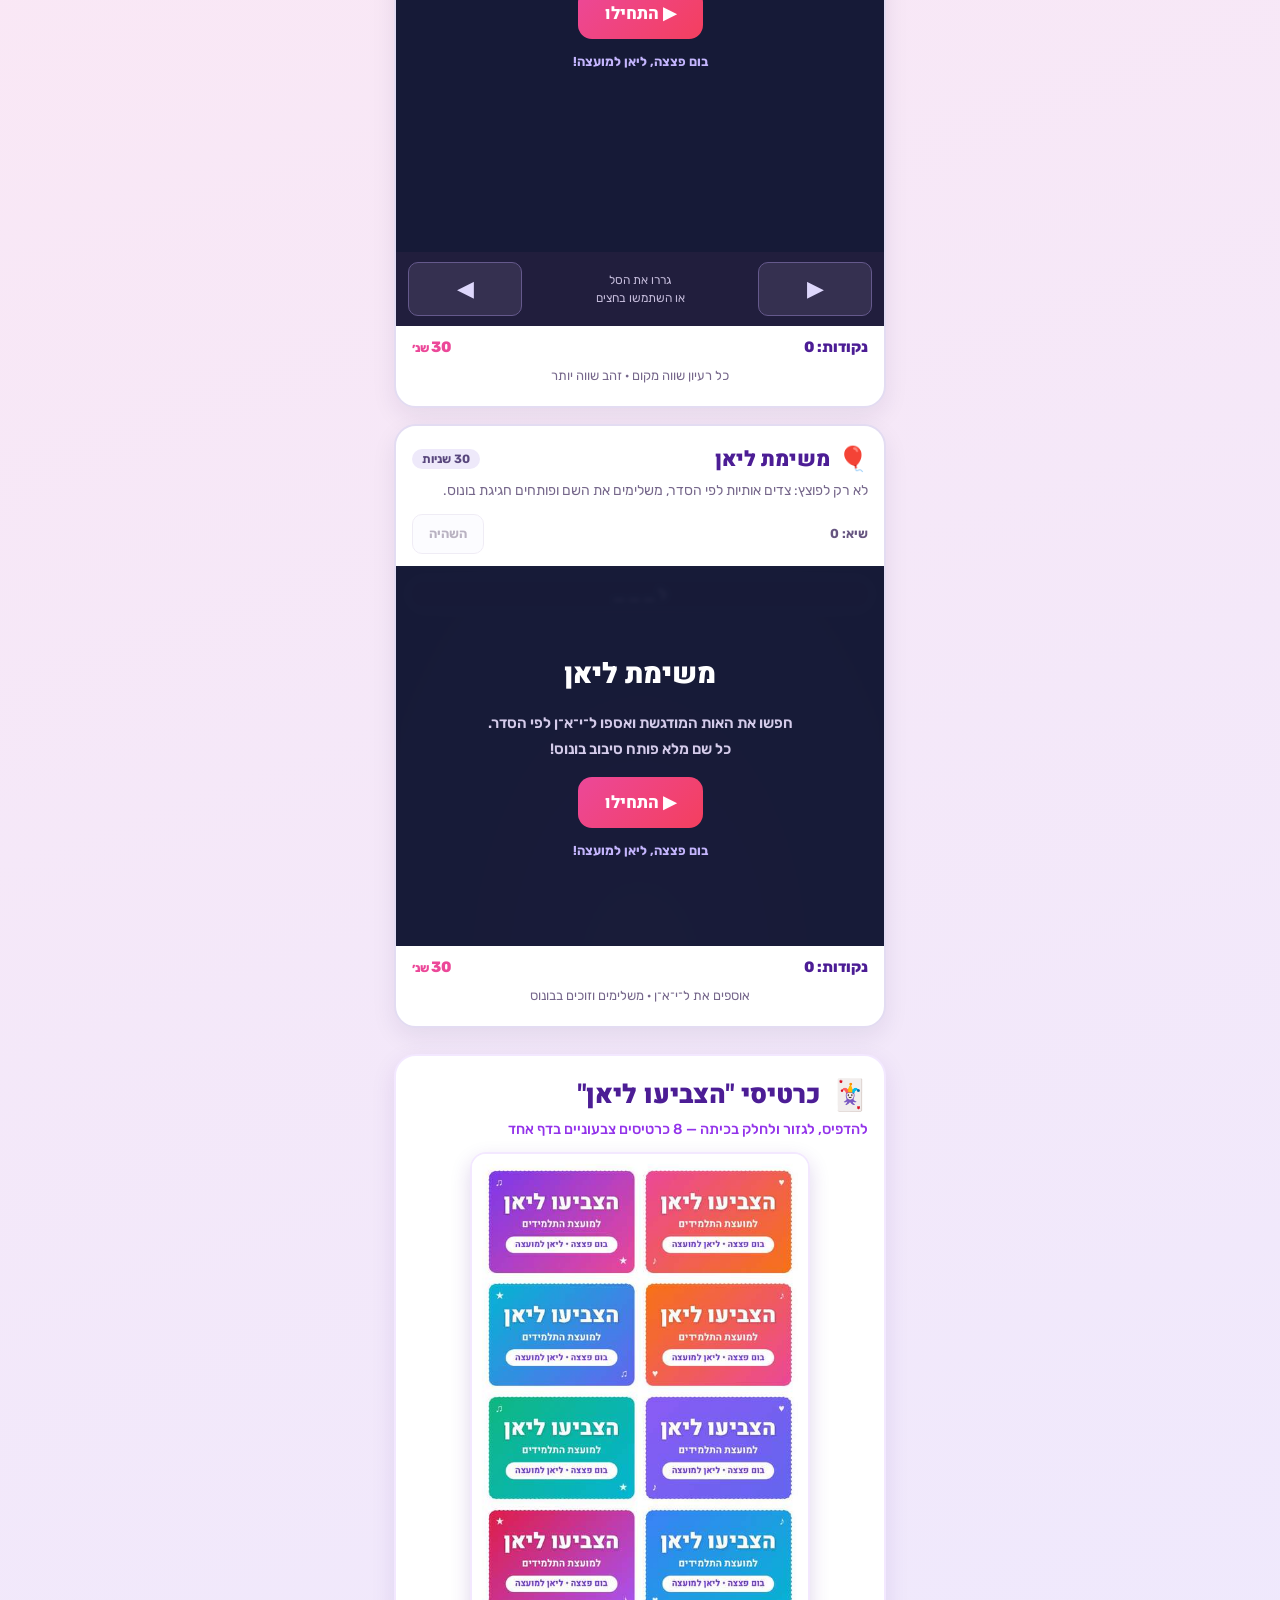
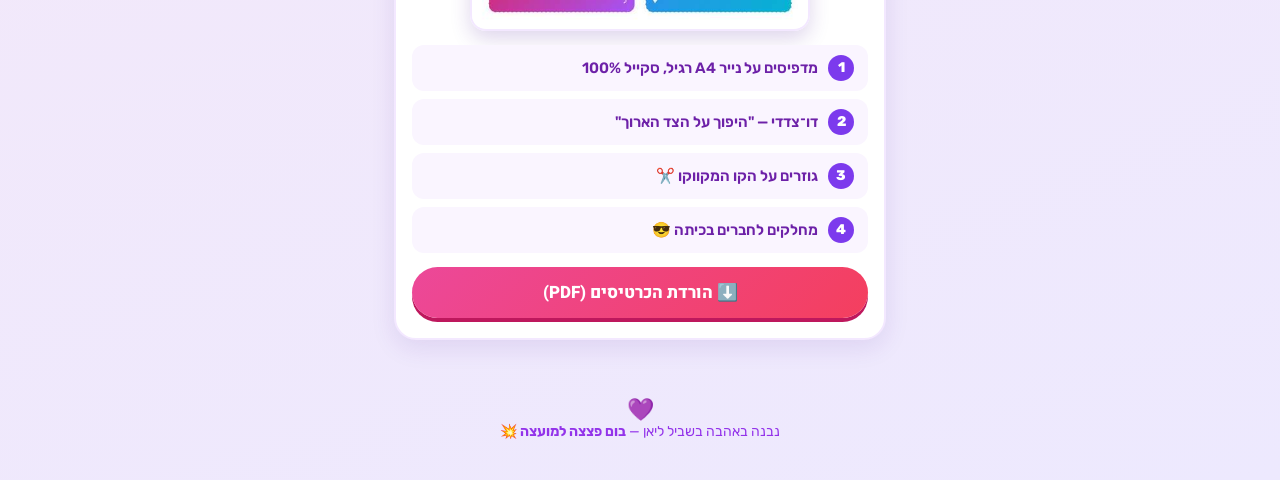
==== commit 99e0656b: "Keep end results visible over confetti and draw portable idea icons" ====
--- a/index.html
+++ b/index.html
@@ -117,7 +117,7 @@
 .confetti-canvas{position:absolute;inset:0;pointer-events:none}
 @media (min-width:480px){.hero h1{font-size:76px}}
 </style>
-<link rel="stylesheet" href="arcade.css?v=3">
+<link rel="stylesheet" href="arcade.css?v=4">
 </head>
 <body>
 <div class="sticker" style="top:12%;right:4%">🎵</div>
@@ -375,6 +375,6 @@
 window.__jingle=jingle;window.__playSlice=playJingleSlice;window.__jingleState=()=>({pos:Math.round(jinglePos*100)/100,paused:jingle.paused,t:Math.round(jingle.currentTime*100)/100,ready:jingle.readyState,jr:jingleReady,dur:jingle.duration,src:(jingle.src||'').slice(0,40)});
 
 </script>
-<script src="games.js?v=3"></script>
+<script src="games.js?v=4"></script>
 </body>
 </html>
--- a/arcade.css
+++ b/arcade.css
@@ -20,3 +20,5 @@
 .letters span{width:29px;text-align:center;border-bottom:2px solid transparent}.letters span.letter-done{color:#5eead4}.letters span.letter-next{color:#fff;border-color:#fcd774}.letters small{font-size:11px;color:#b5a6d0;margin-right:6px}
 @media(max-width:380px){.arcade .game-head h3{font-size:18px}.arcade .overlay .big{font-size:24px}.arcade .overlay{padding:18px}}
 @media(prefers-reduced-motion:reduce){.sticker{animation:none}.arcade *{scroll-behavior:auto}}
+.arcade .overlay .confetti-canvas{background:transparent;z-index:0}
+.arcade .overlay>div,.arcade .overlay>button{position:relative;z-index:1}
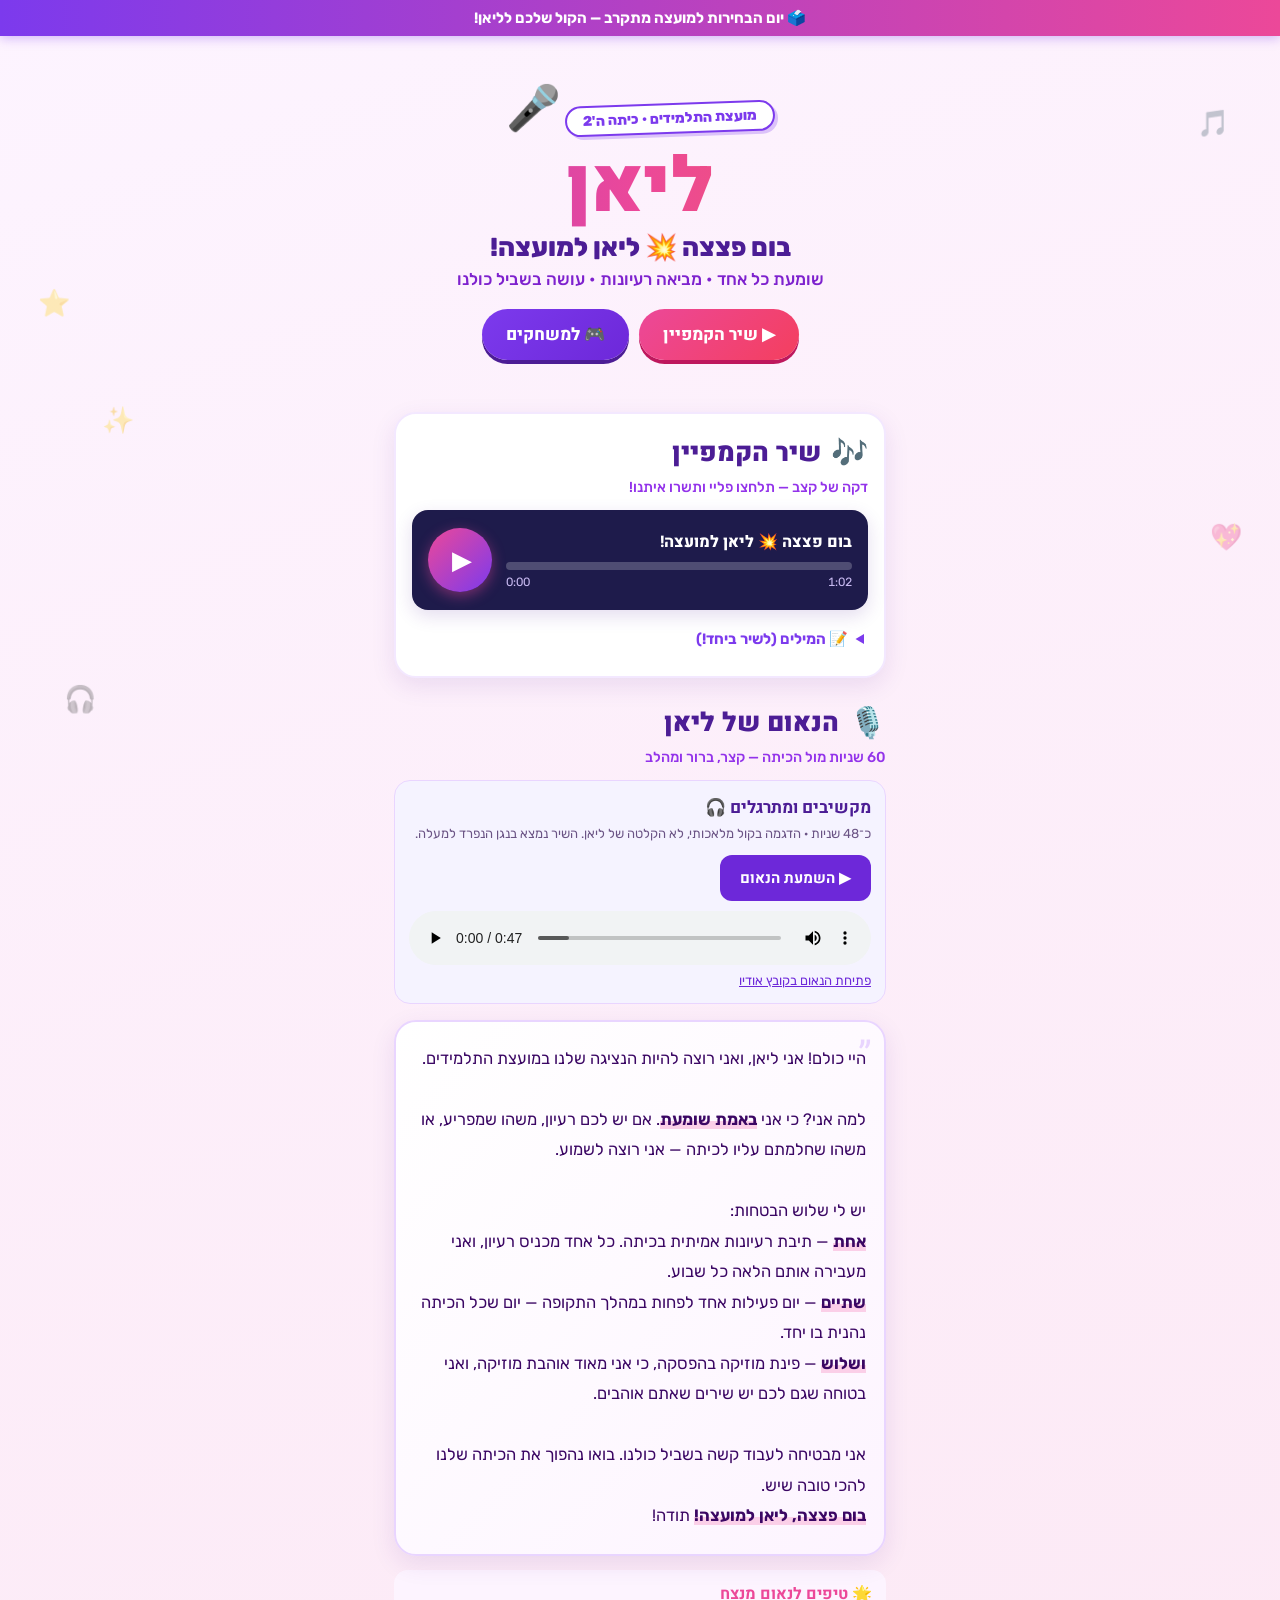
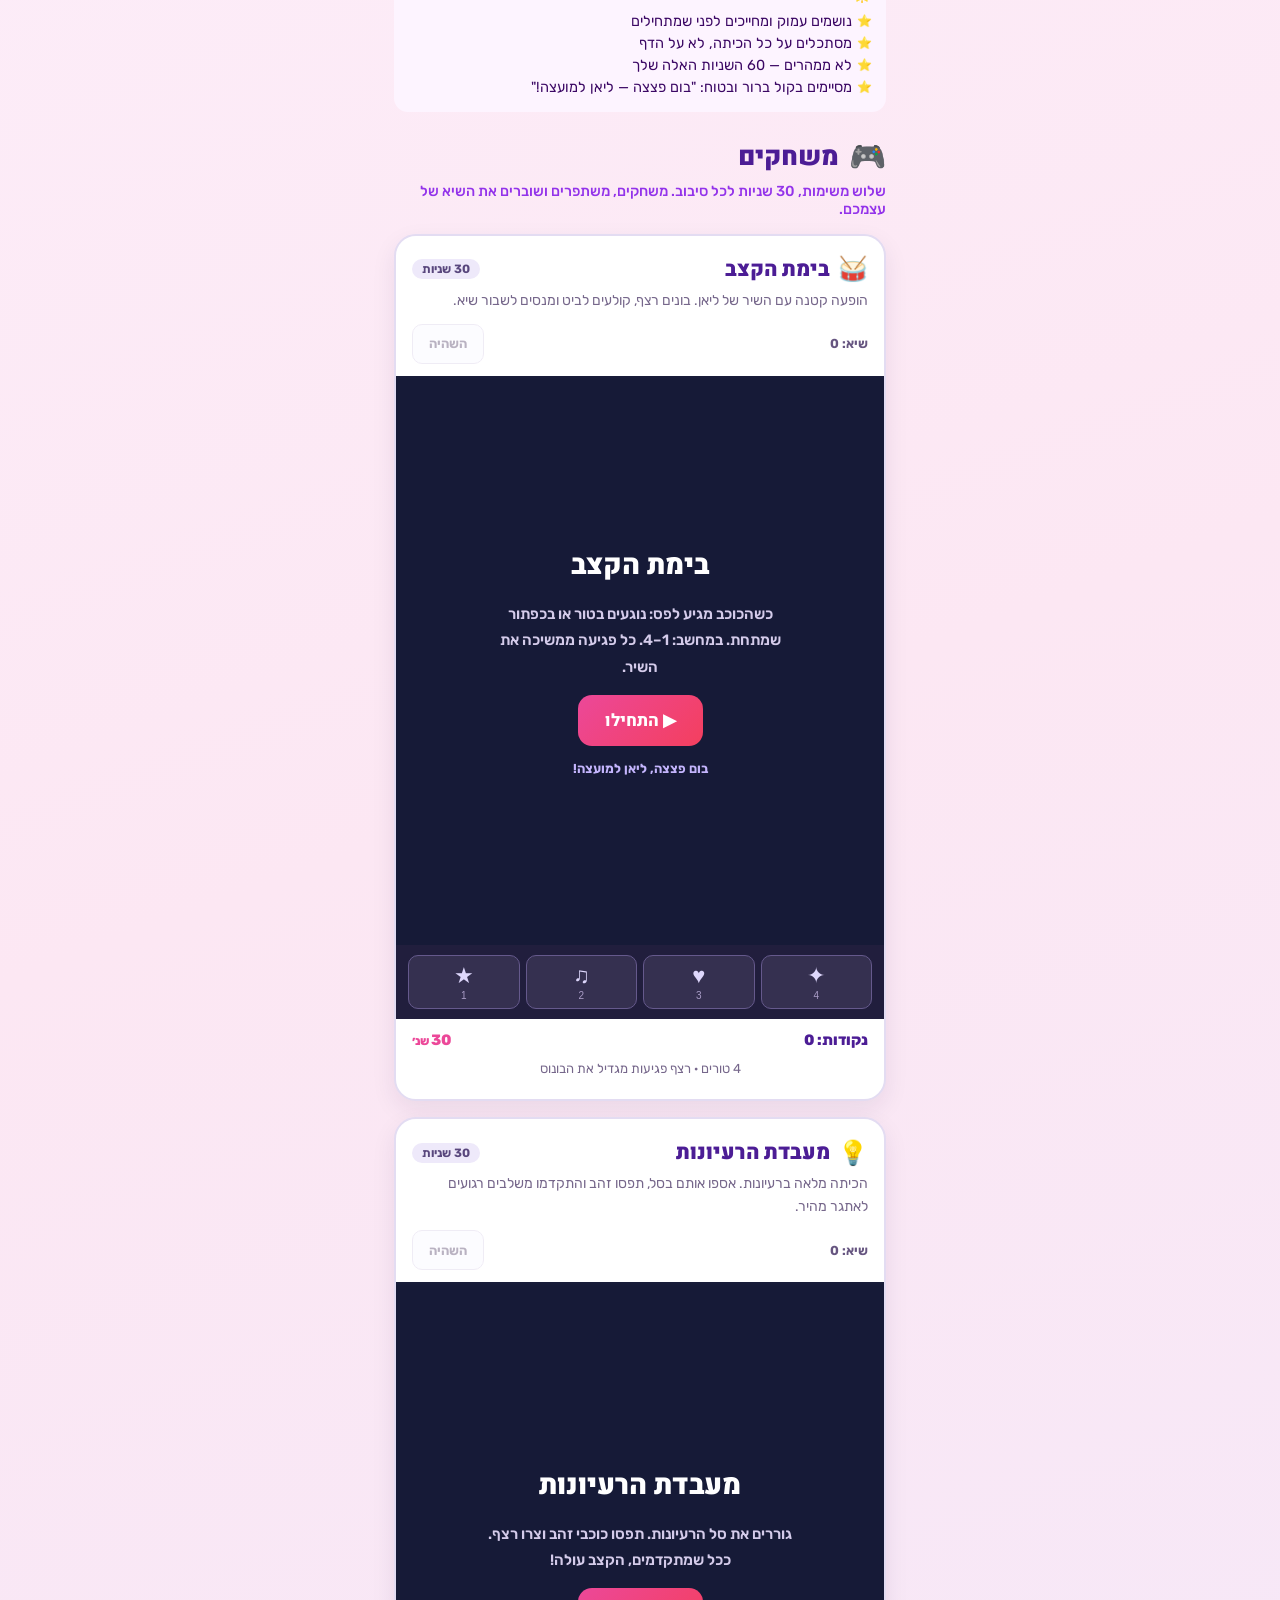
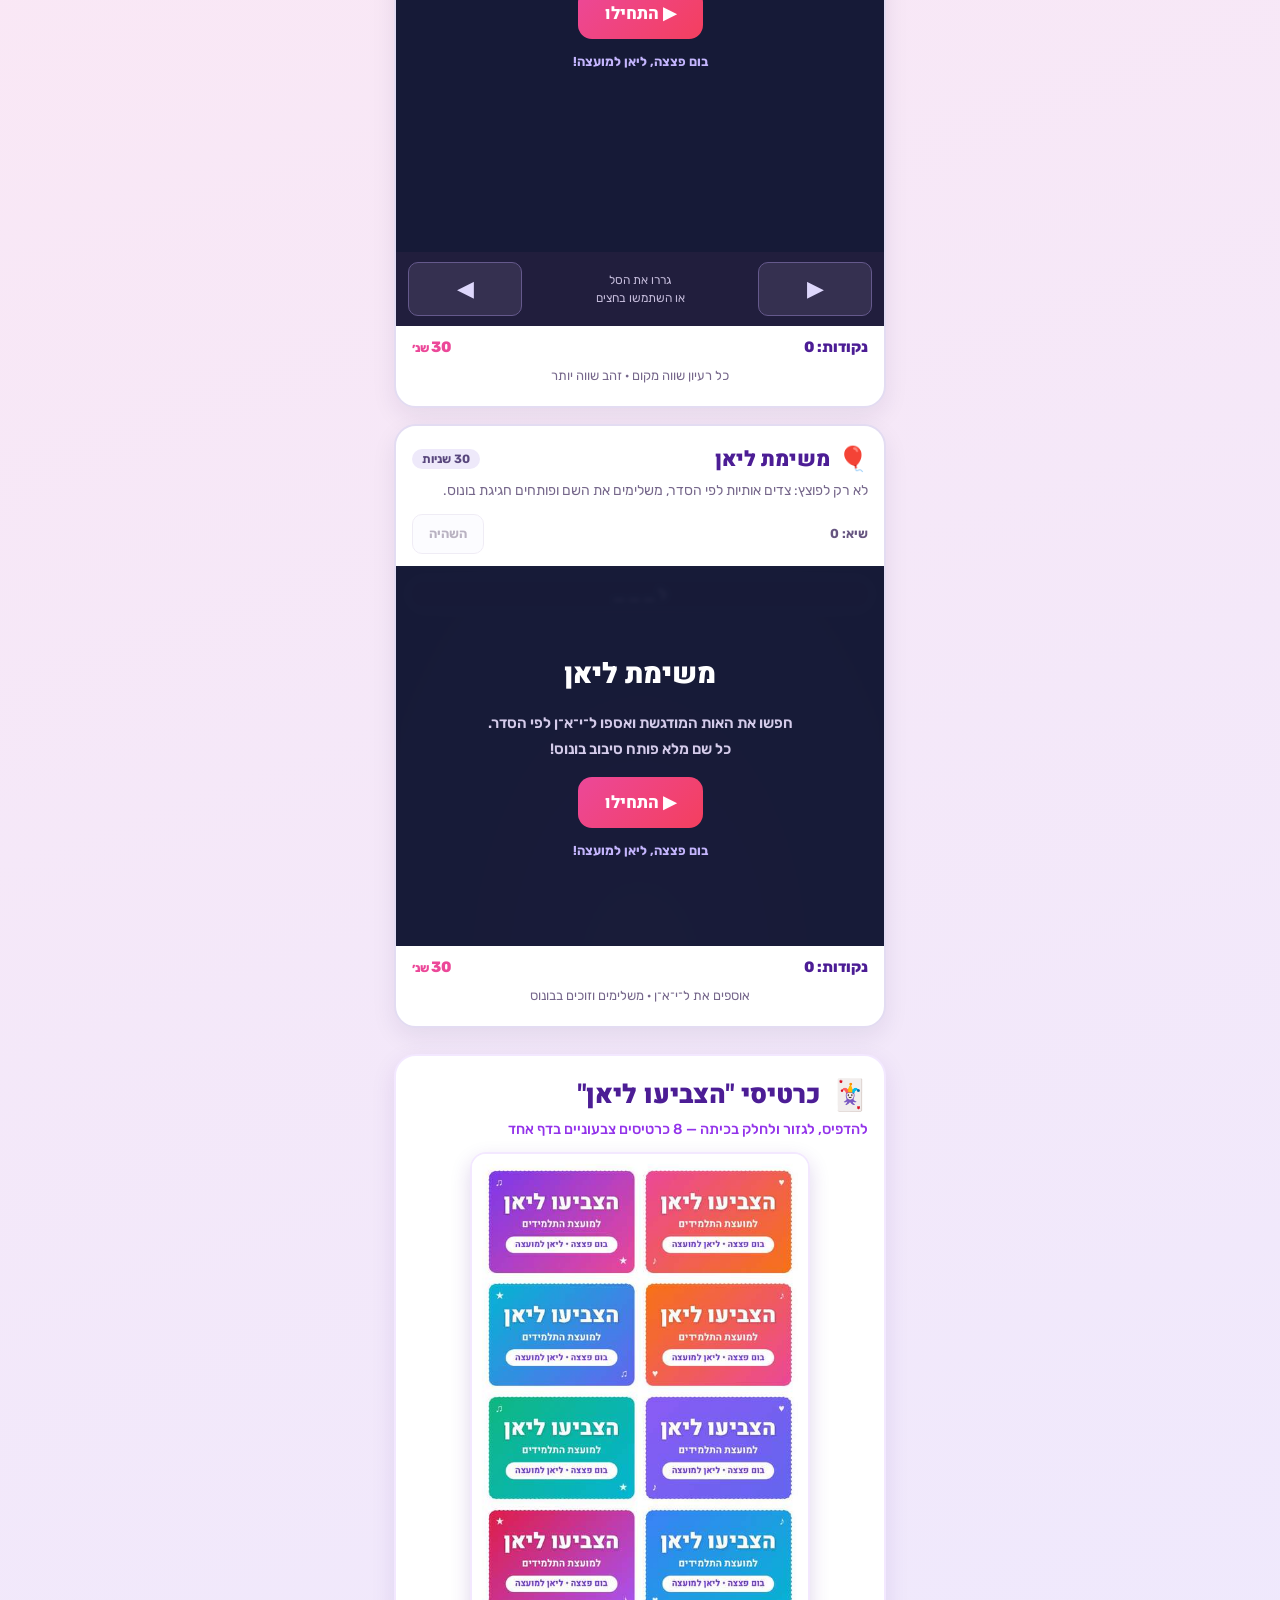
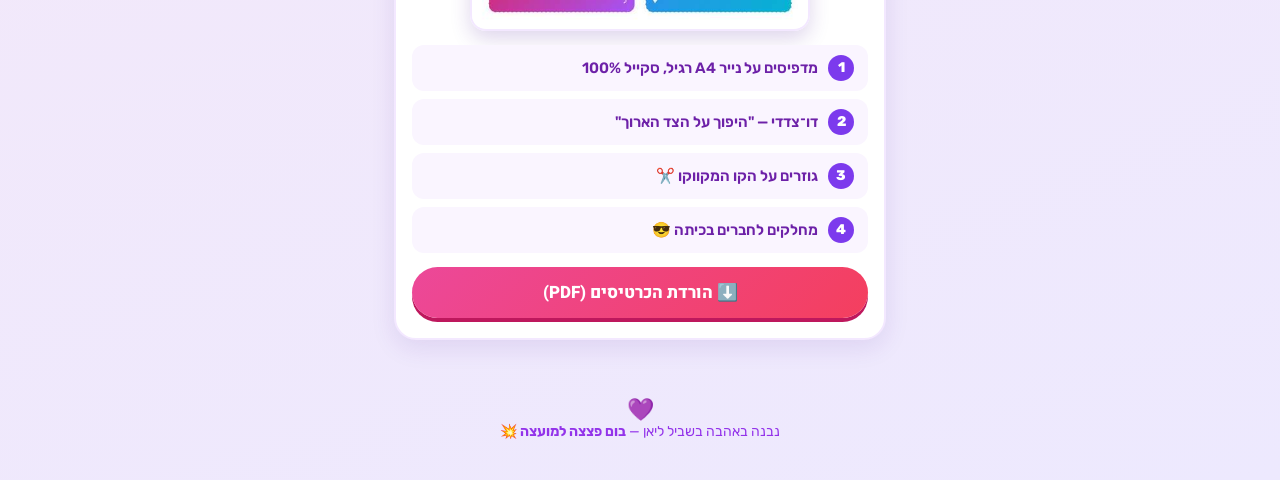
==== commit af61e8f0: "Show speech fallback if its source cannot load" ====
--- a/index.html
+++ b/index.html
@@ -329,6 +329,7 @@
   speech.addEventListener('pause',()=>{btn.textContent='▶ השמעת הנאום';});
   song.addEventListener('play',()=>speech.pause());
   speech.addEventListener('error',()=>{document.getElementById('speech-audio-error').hidden=false;});
+  speech.querySelector('source').addEventListener('error',()=>{document.getElementById('speech-audio-error').hidden=false;});
 })();
 
 /* ---------- shared helpers ---------- */
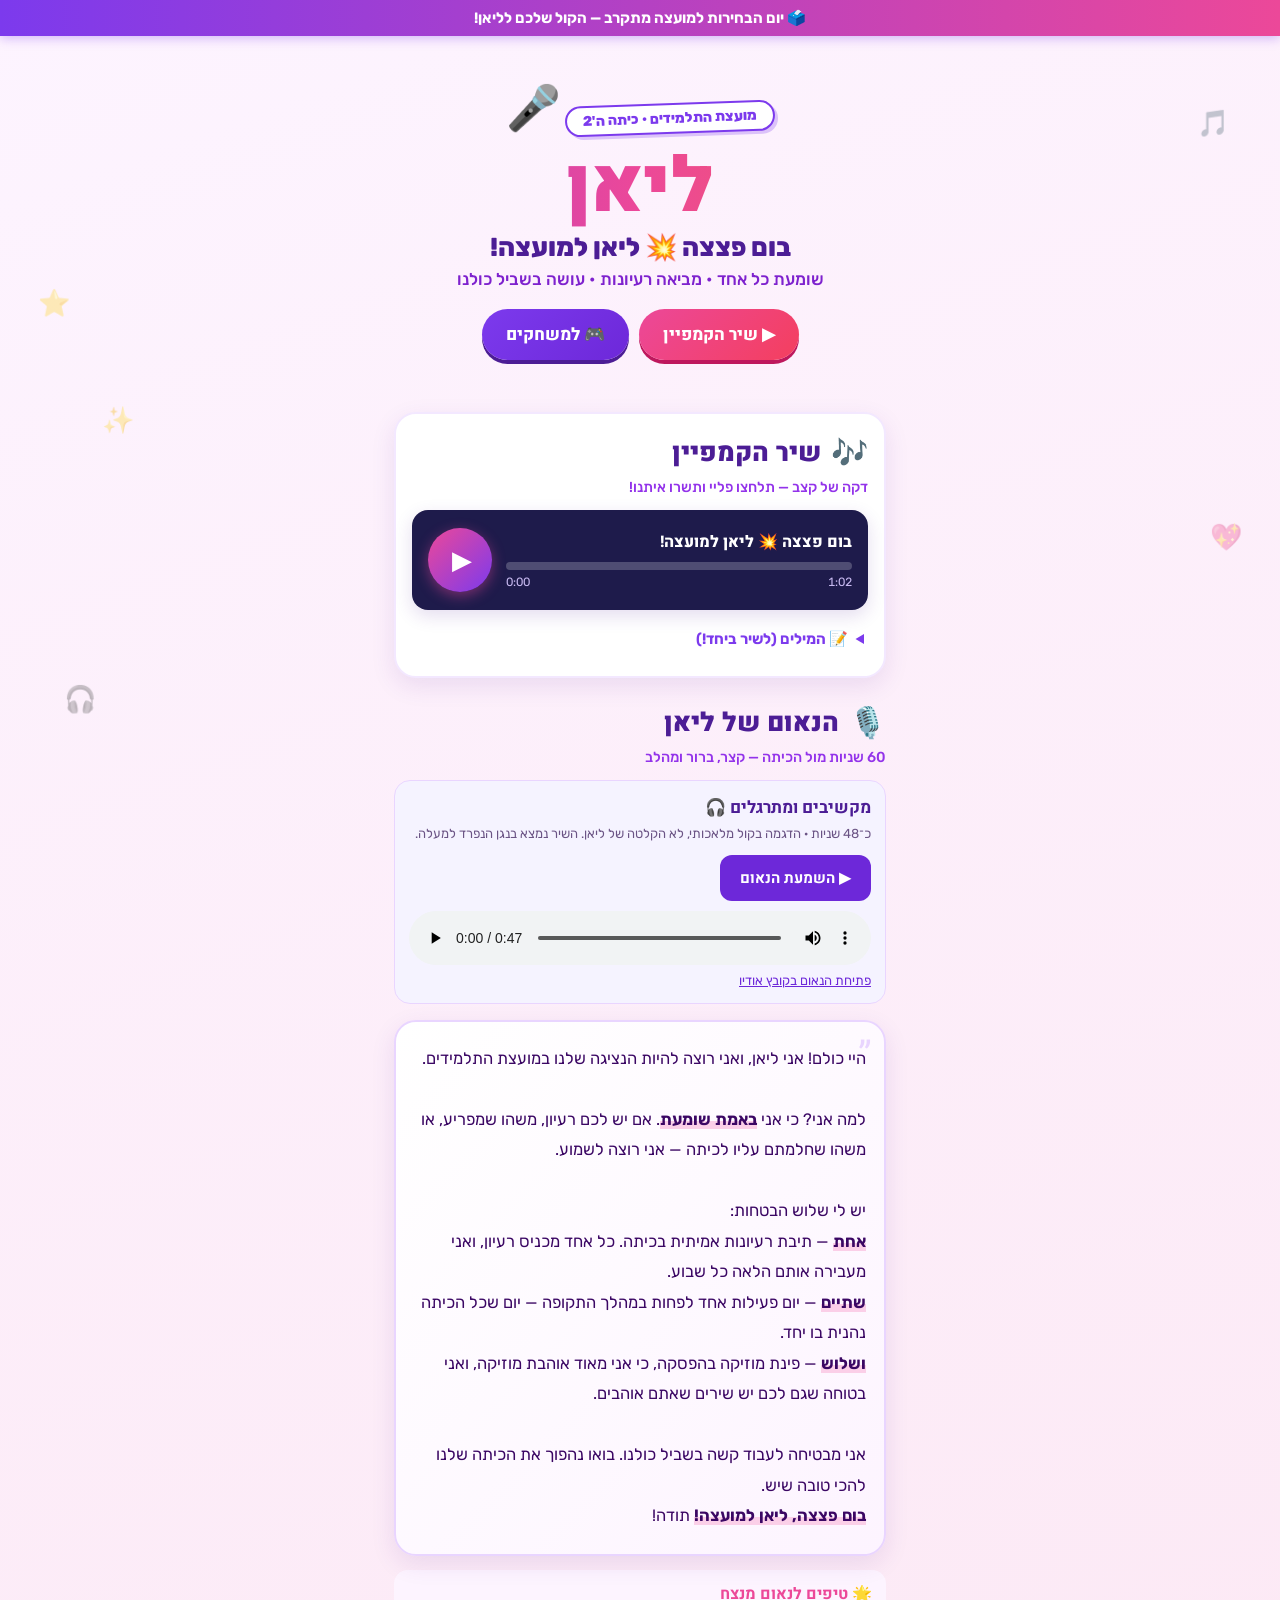
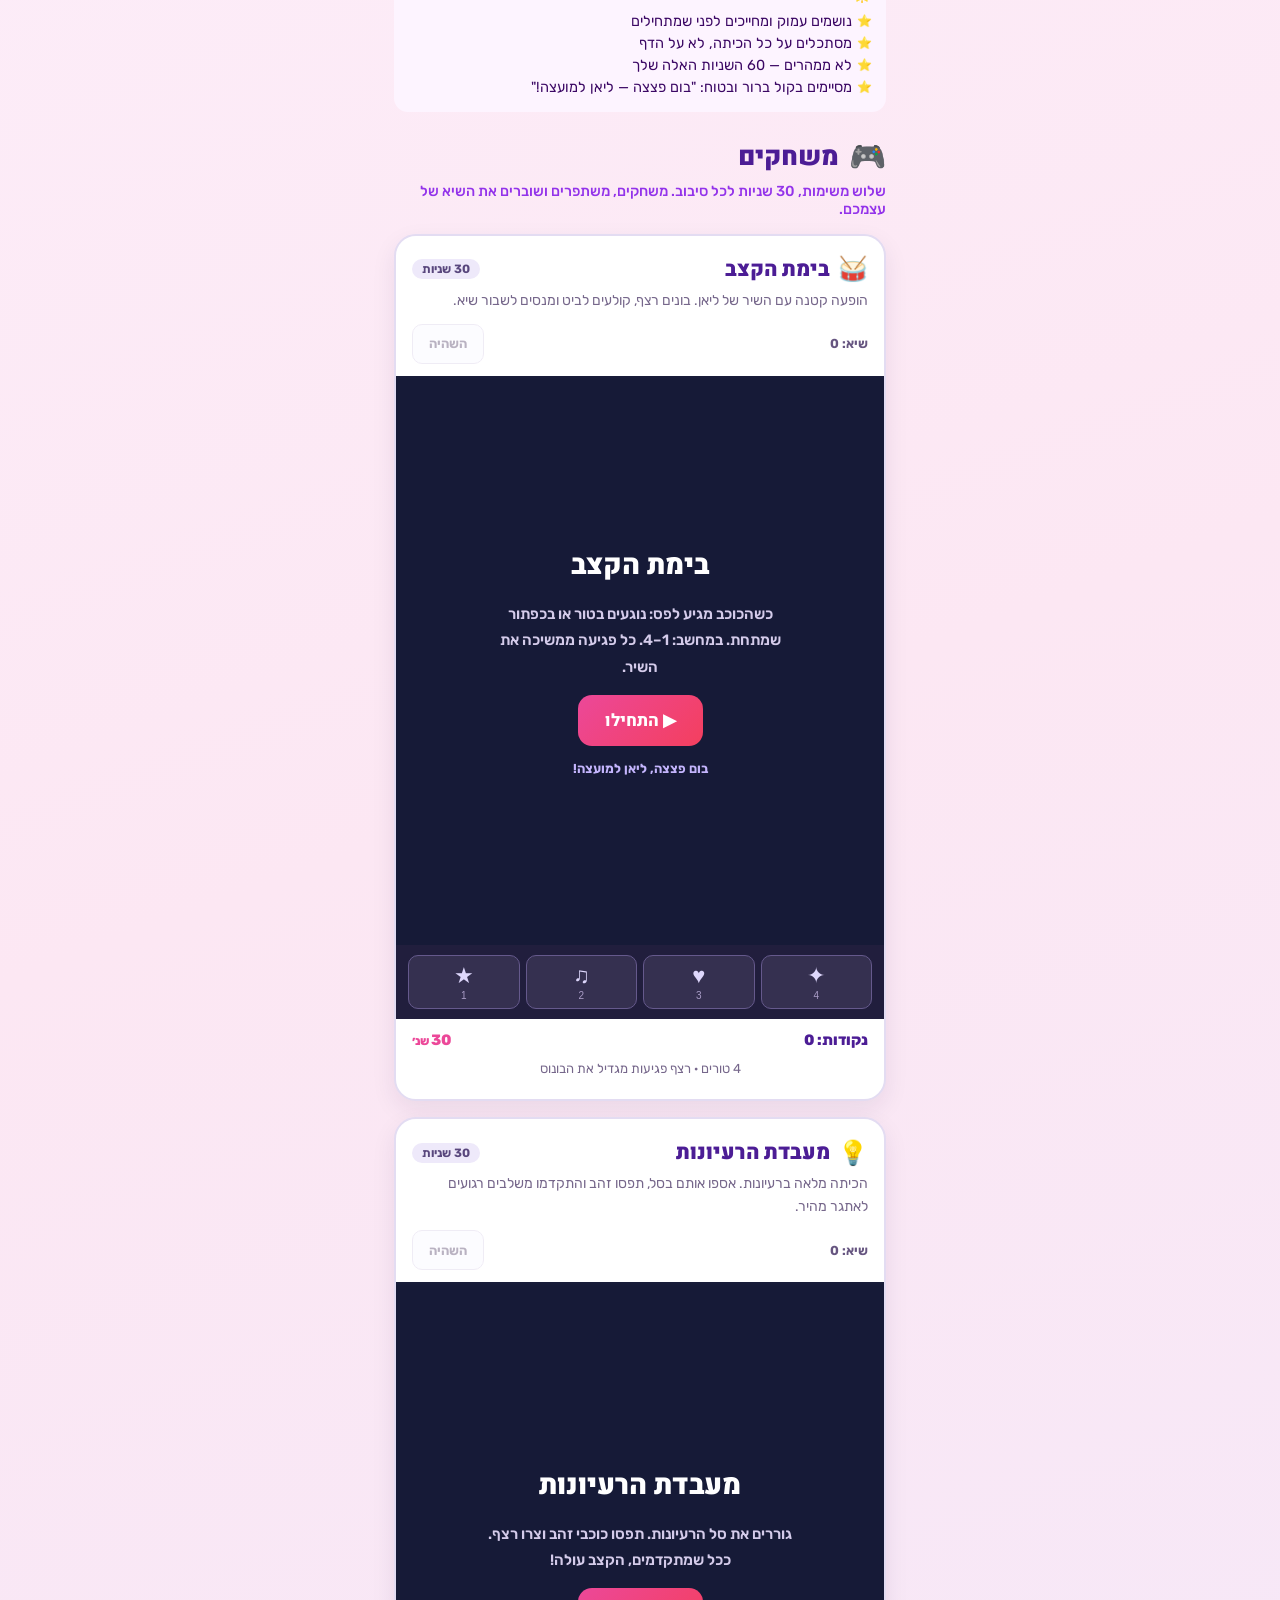
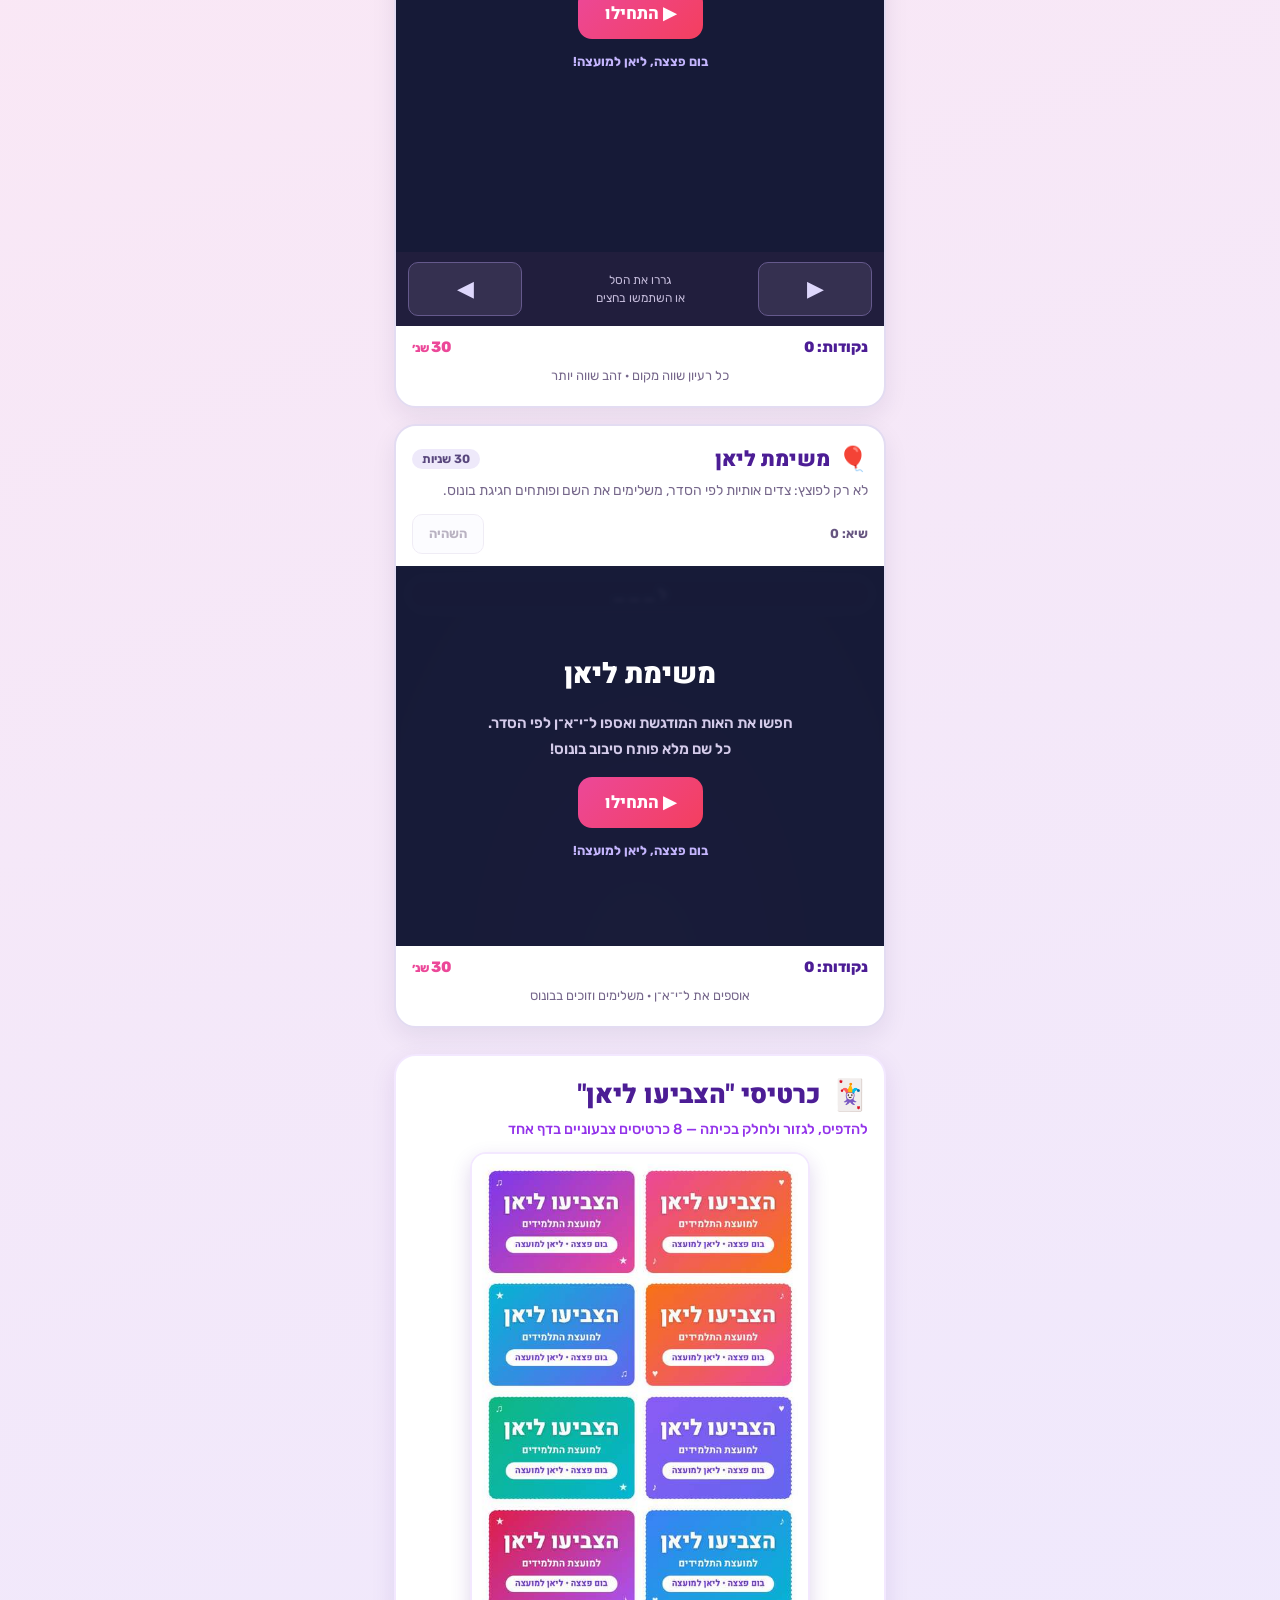
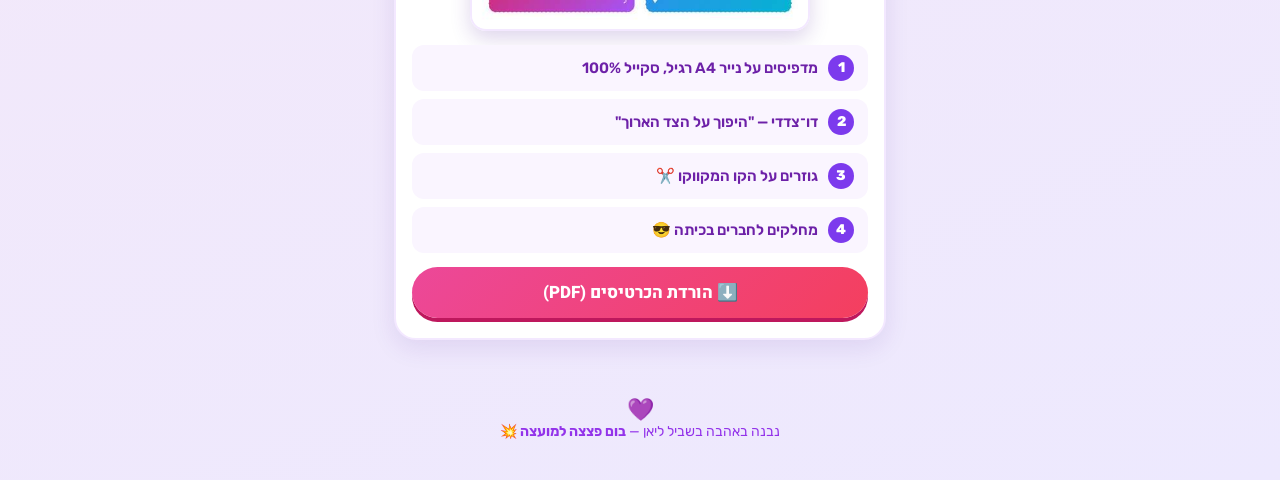
==== commit 7b908534: "Handle source errors before metadata listeners attach" ====
--- a/index.html
+++ b/index.html
@@ -178,7 +178,7 @@
     <p>כ־48 שניות · הדגמה בקול מלאכותי, לא הקלטה של ליאן. השיר נמצא בנגן הנפרד למעלה.</p>
     <button id="speech-play" class="speech-play" type="button">▶ השמעת הנאום</button>
     <audio id="speech-audio" controls preload="metadata" playsinline aria-label="הדגמת הנאום בקול מלאכותי">
-      <source src="lian-speech.mp3" type="audio/mpeg">
+      <source src="lian-speech.mp3" type="audio/mpeg" onerror="document.getElementById('speech-audio-error').hidden=false">
       הדפדפן לא תומך בנגן אודיו.
     </audio>
     <p id="speech-audio-error" class="audio-error" hidden>לא הצלחנו לטעון את הנאום. אפשר לנסות שוב דרך הקישור.</p>
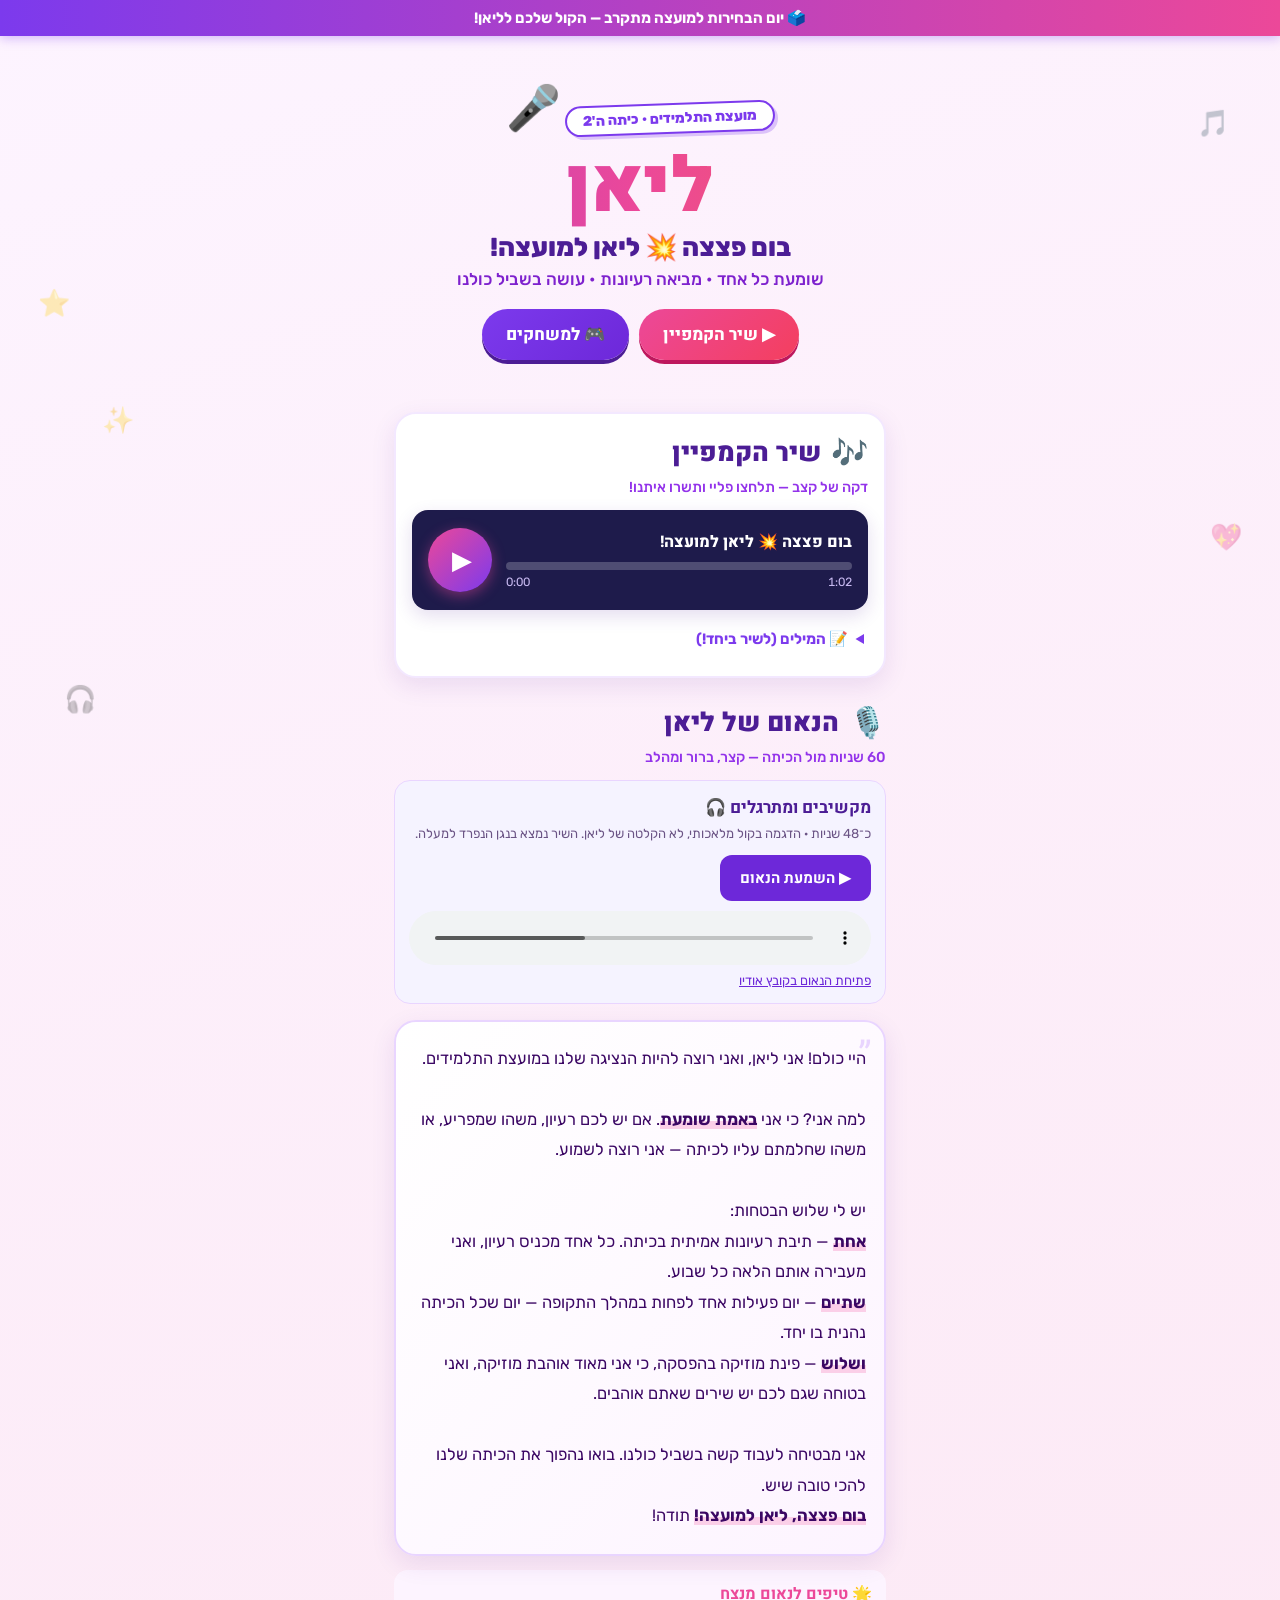
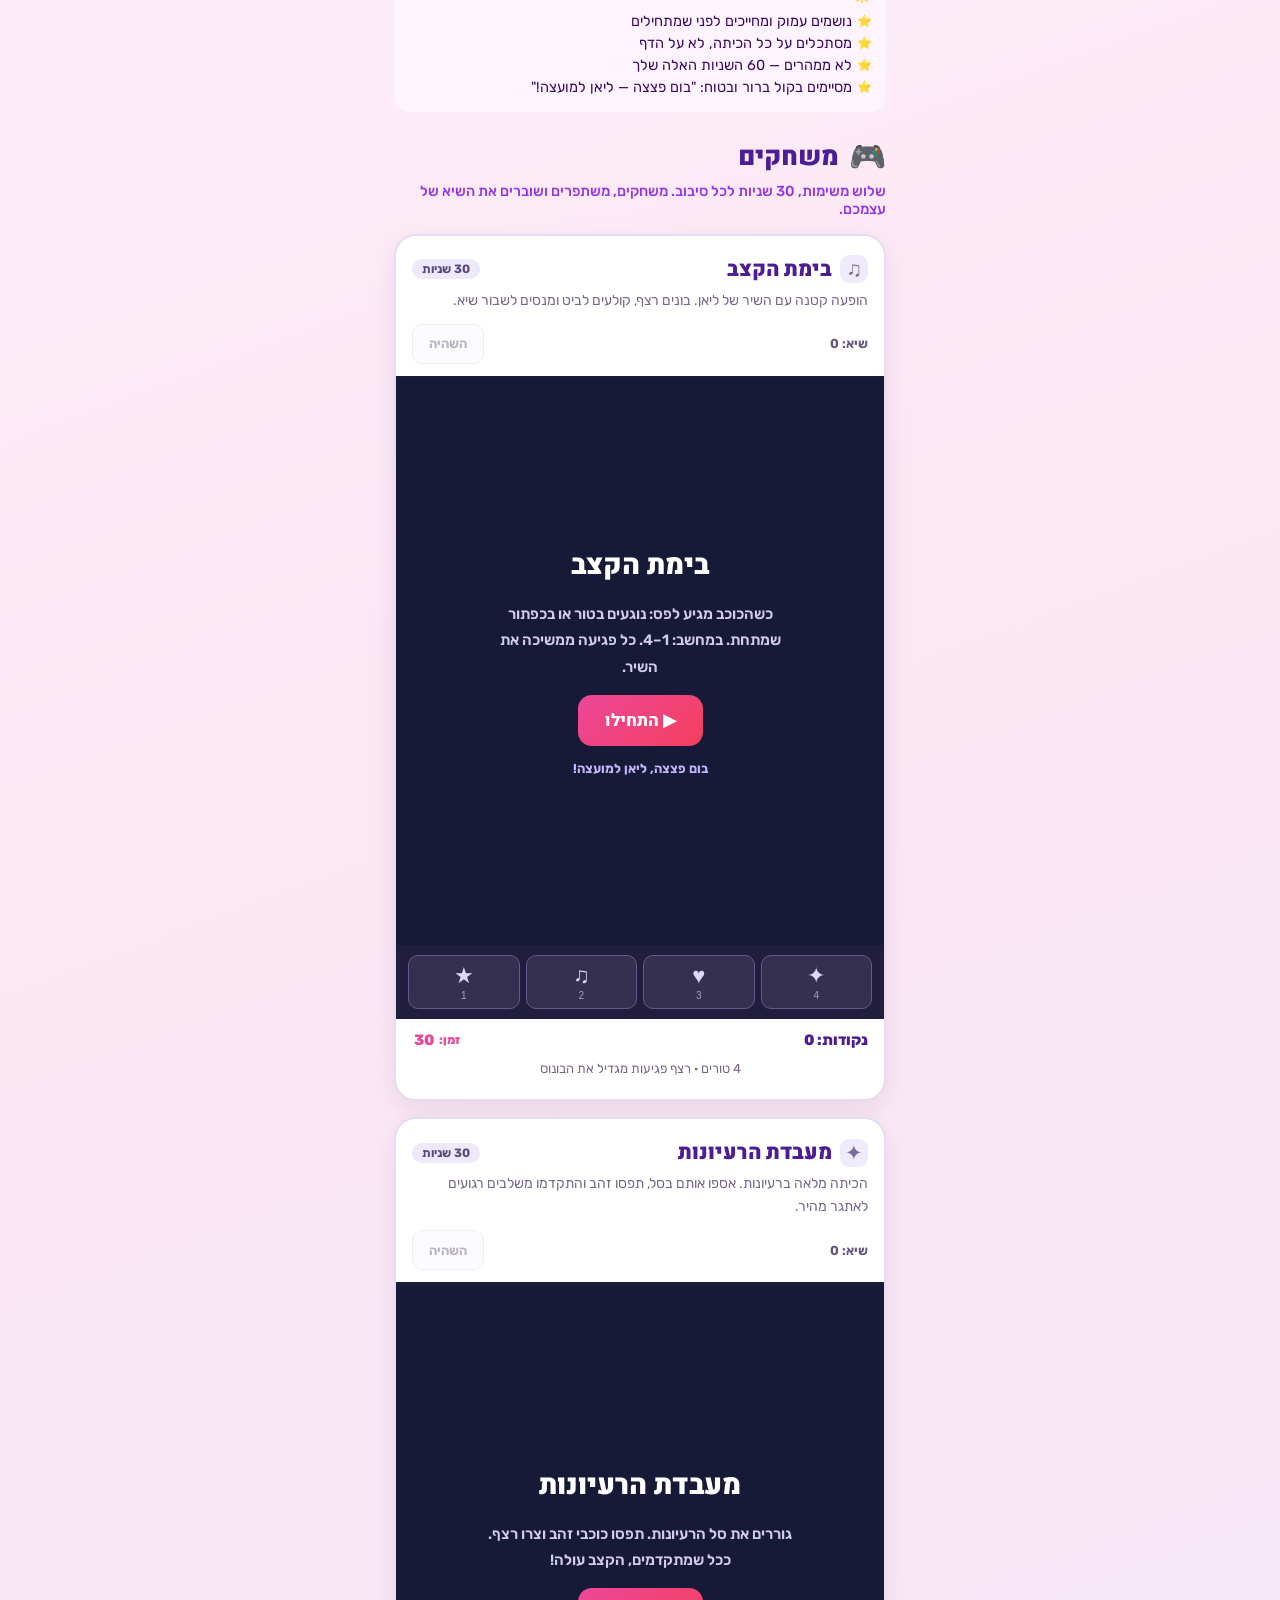
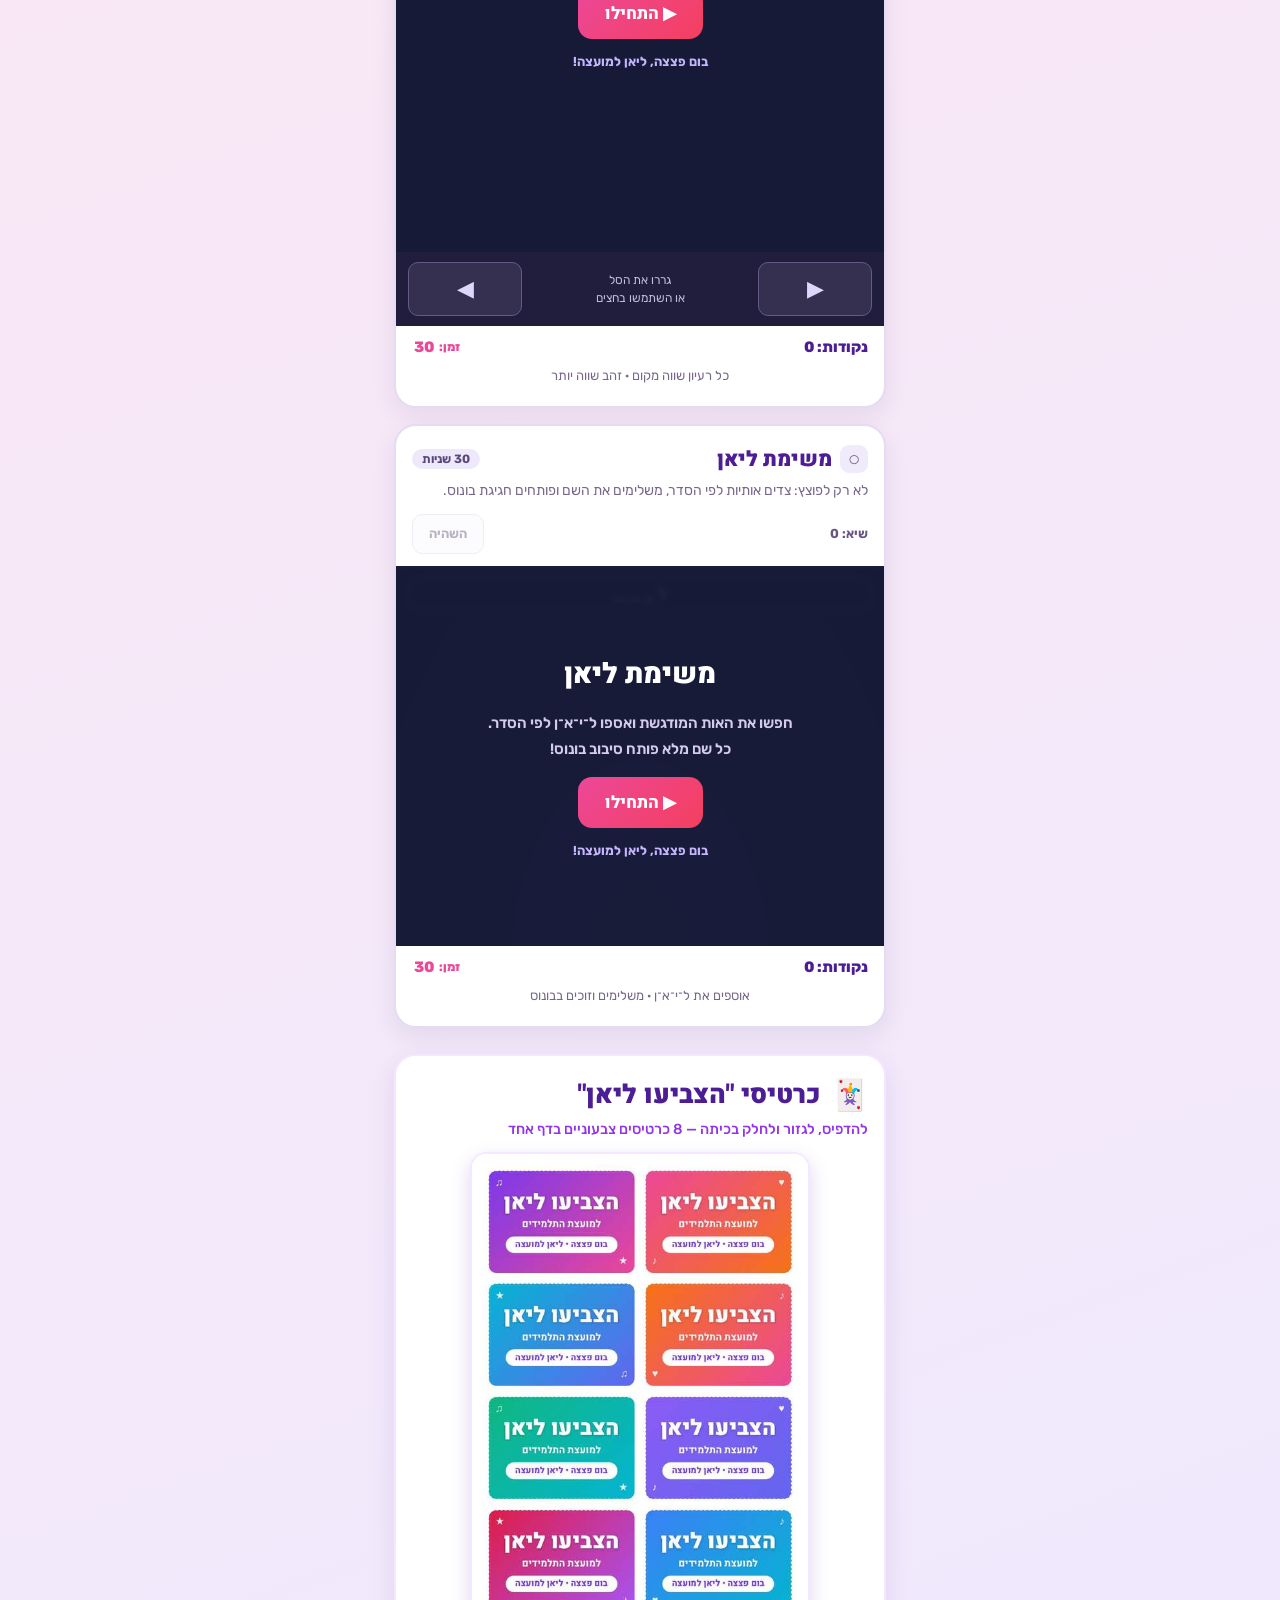
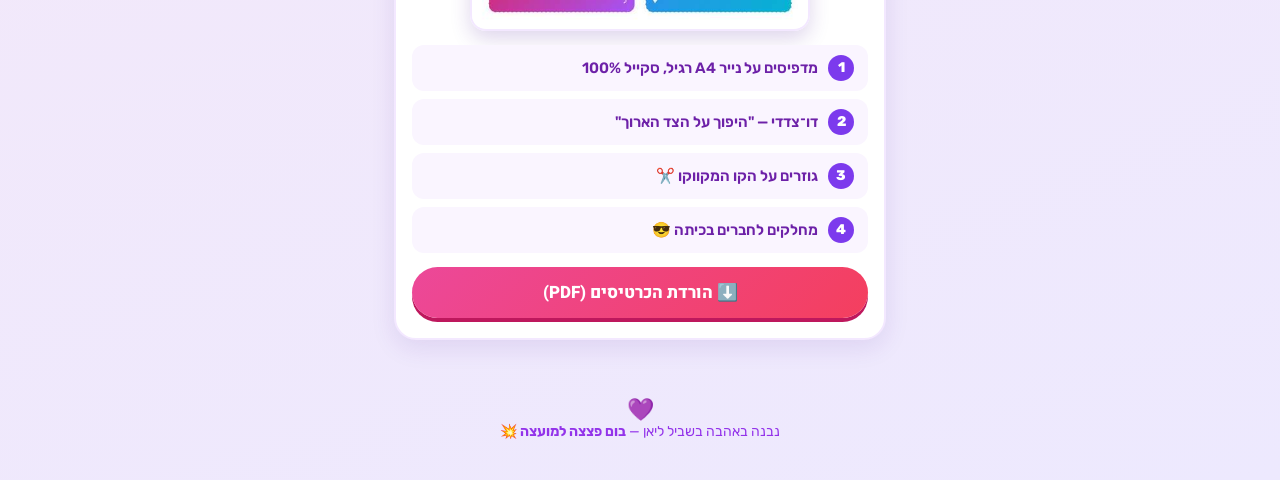
==== commit f32a3769: "Contain RTL score and timer labels and use portable arcade icons" ====
--- a/index.html
+++ b/index.html
@@ -117,7 +117,7 @@
 .confetti-canvas{position:absolute;inset:0;pointer-events:none}
 @media (min-width:480px){.hero h1{font-size:76px}}
 </style>
-<link rel="stylesheet" href="arcade.css?v=4">
+<link rel="stylesheet" href="arcade.css?v=5">
 </head>
 <body>
 <div class="sticker" style="top:12%;right:4%">🎵</div>
@@ -376,6 +376,6 @@
 window.__jingle=jingle;window.__playSlice=playJingleSlice;window.__jingleState=()=>({pos:Math.round(jinglePos*100)/100,paused:jingle.paused,t:Math.round(jingle.currentTime*100)/100,ready:jingle.readyState,jr:jingleReady,dur:jingle.duration,src:(jingle.src||'').slice(0,40)});
 
 </script>
-<script src="games.js?v=4"></script>
+<script src="games.js?v=5"></script>
 </body>
 </html>
--- a/arcade.css
+++ b/arcade.css
@@ -22,3 +22,10 @@
 @media(prefers-reduced-motion:reduce){.sticker{animation:none}.arcade *{scroll-behavior:auto}}
 .arcade .overlay .confetti-canvas{background:transparent;z-index:0}
 .arcade .overlay>div,.arcade .overlay>button{position:relative;z-index:1}
+/* Keep RTL score and timer in separate bounded cells. */
+.arcade .scorebar{display:grid;grid-template-columns:minmax(0,1fr) minmax(0,1fr);gap:10px;padding:12px 16px 8px;direction:rtl;align-items:center}
+.arcade .scorebar>span{min-width:0;white-space:nowrap;unicode-bidi:isolate}
+.arcade .scorebar .time{display:flex;direction:rtl;justify-content:flex-start;justify-self:end;align-items:center;gap:5px;text-align:start;padding:0 2px}
+.arcade .scorebar .time::before{content:'זמן:';font-size:12px}
+.arcade .scorebar .time::after{content:none}
+.arcade .game-head>span:first-child{display:grid;place-items:center;width:28px;height:28px;border-radius:9px;background:#f0ebfa;color:#7c6a9d;font-size:21px!important;font-family:Arial,sans-serif}
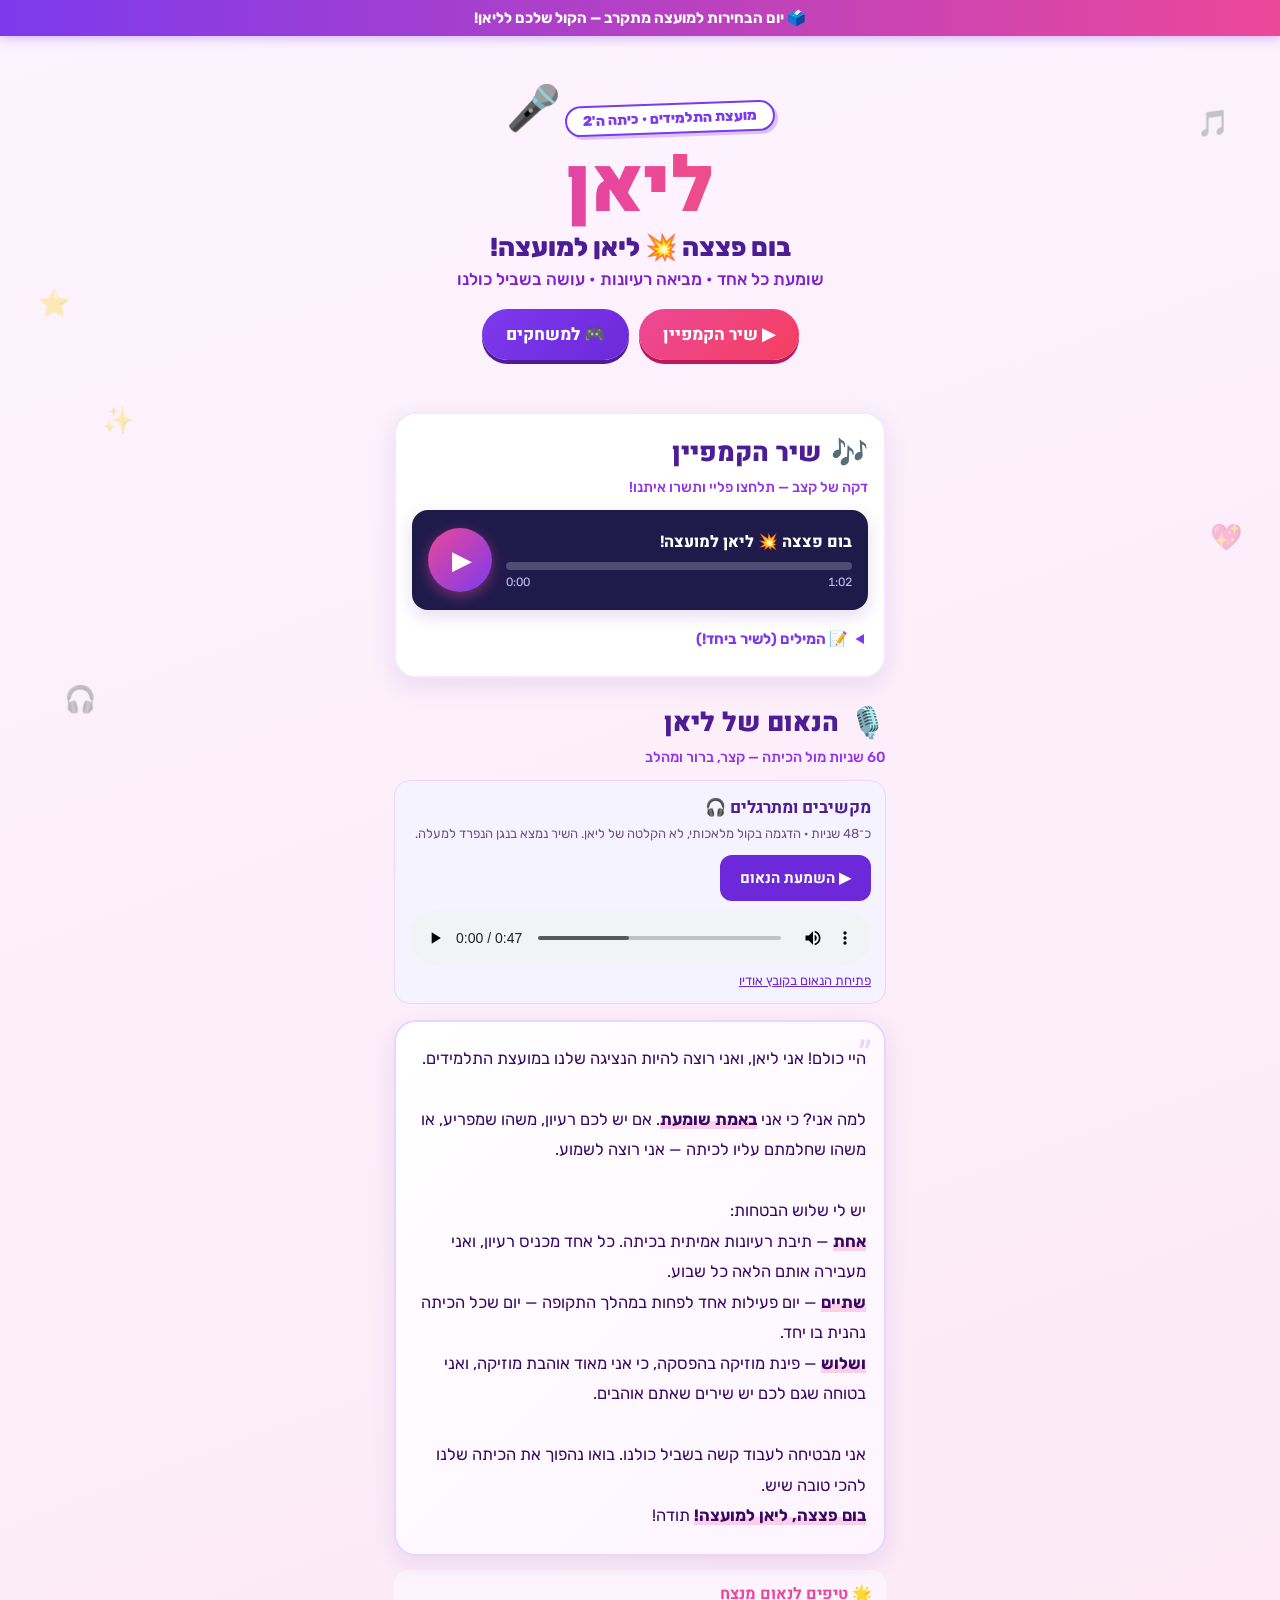
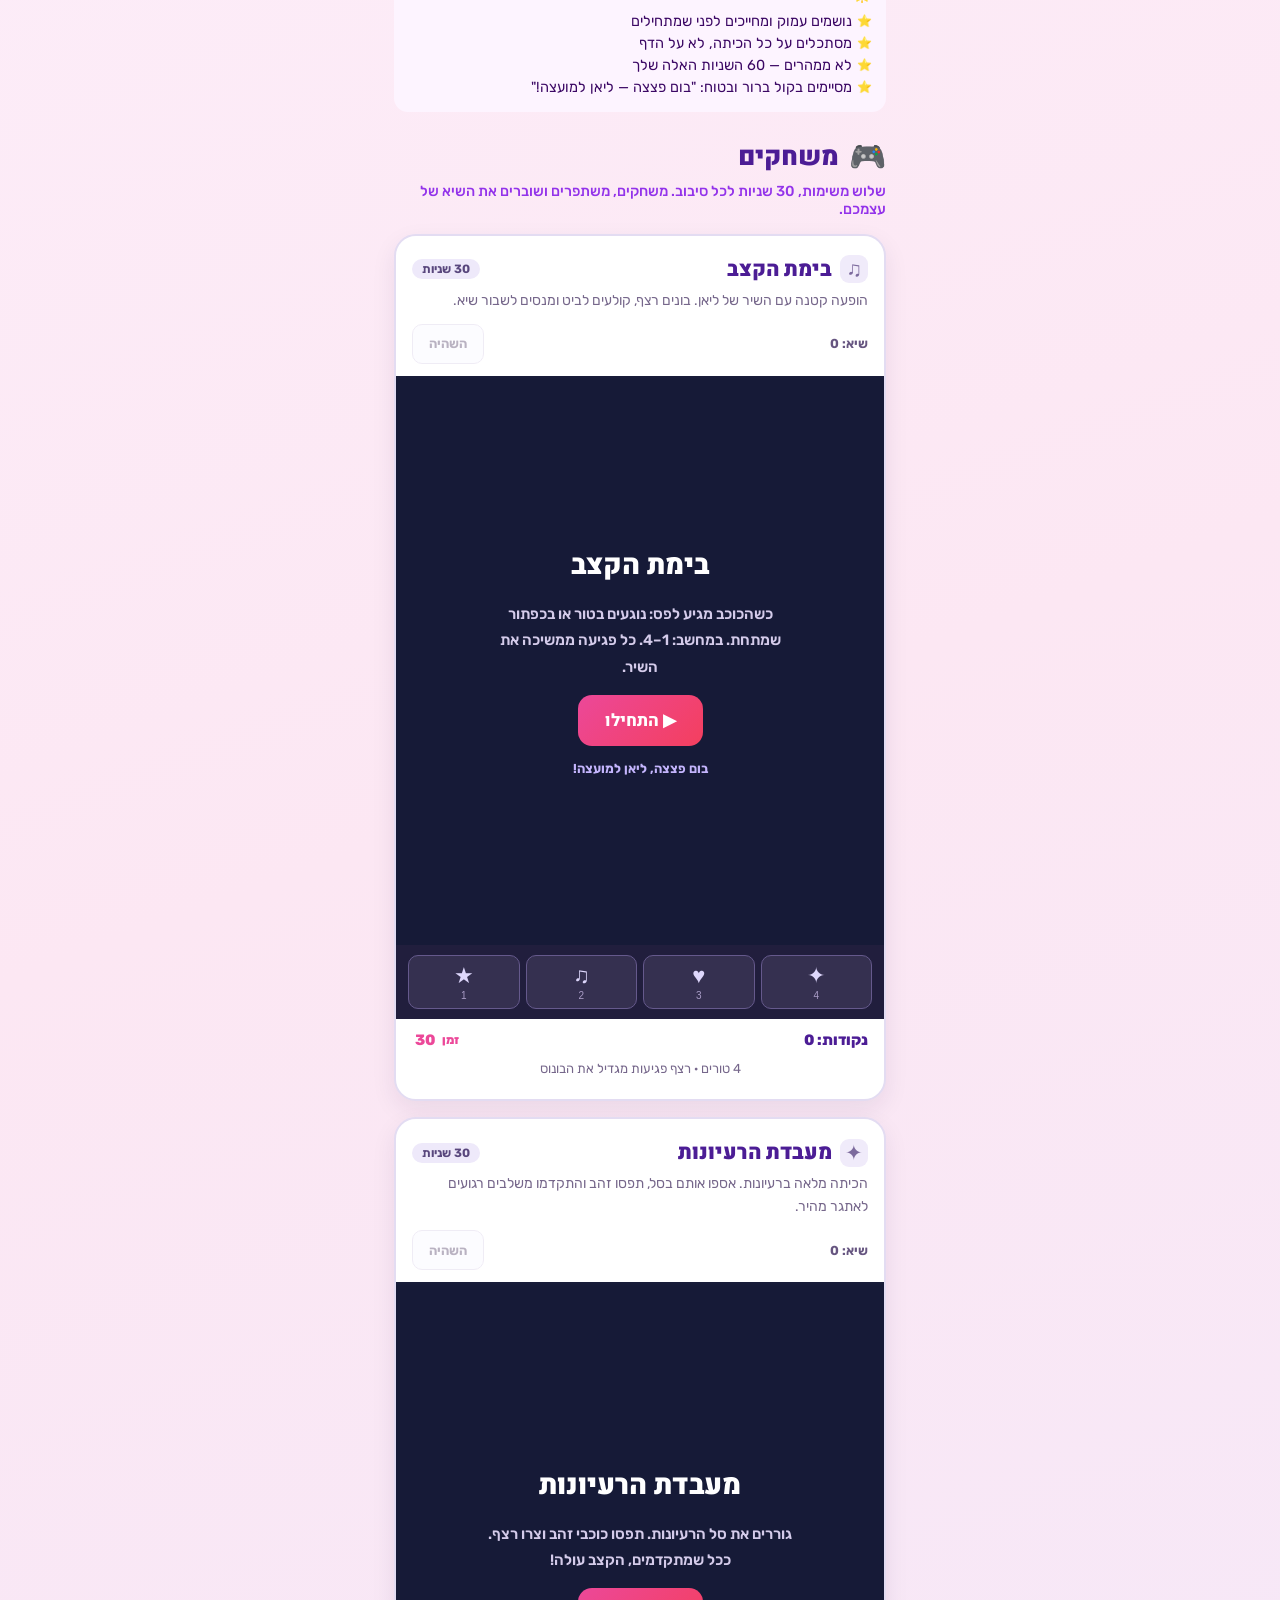
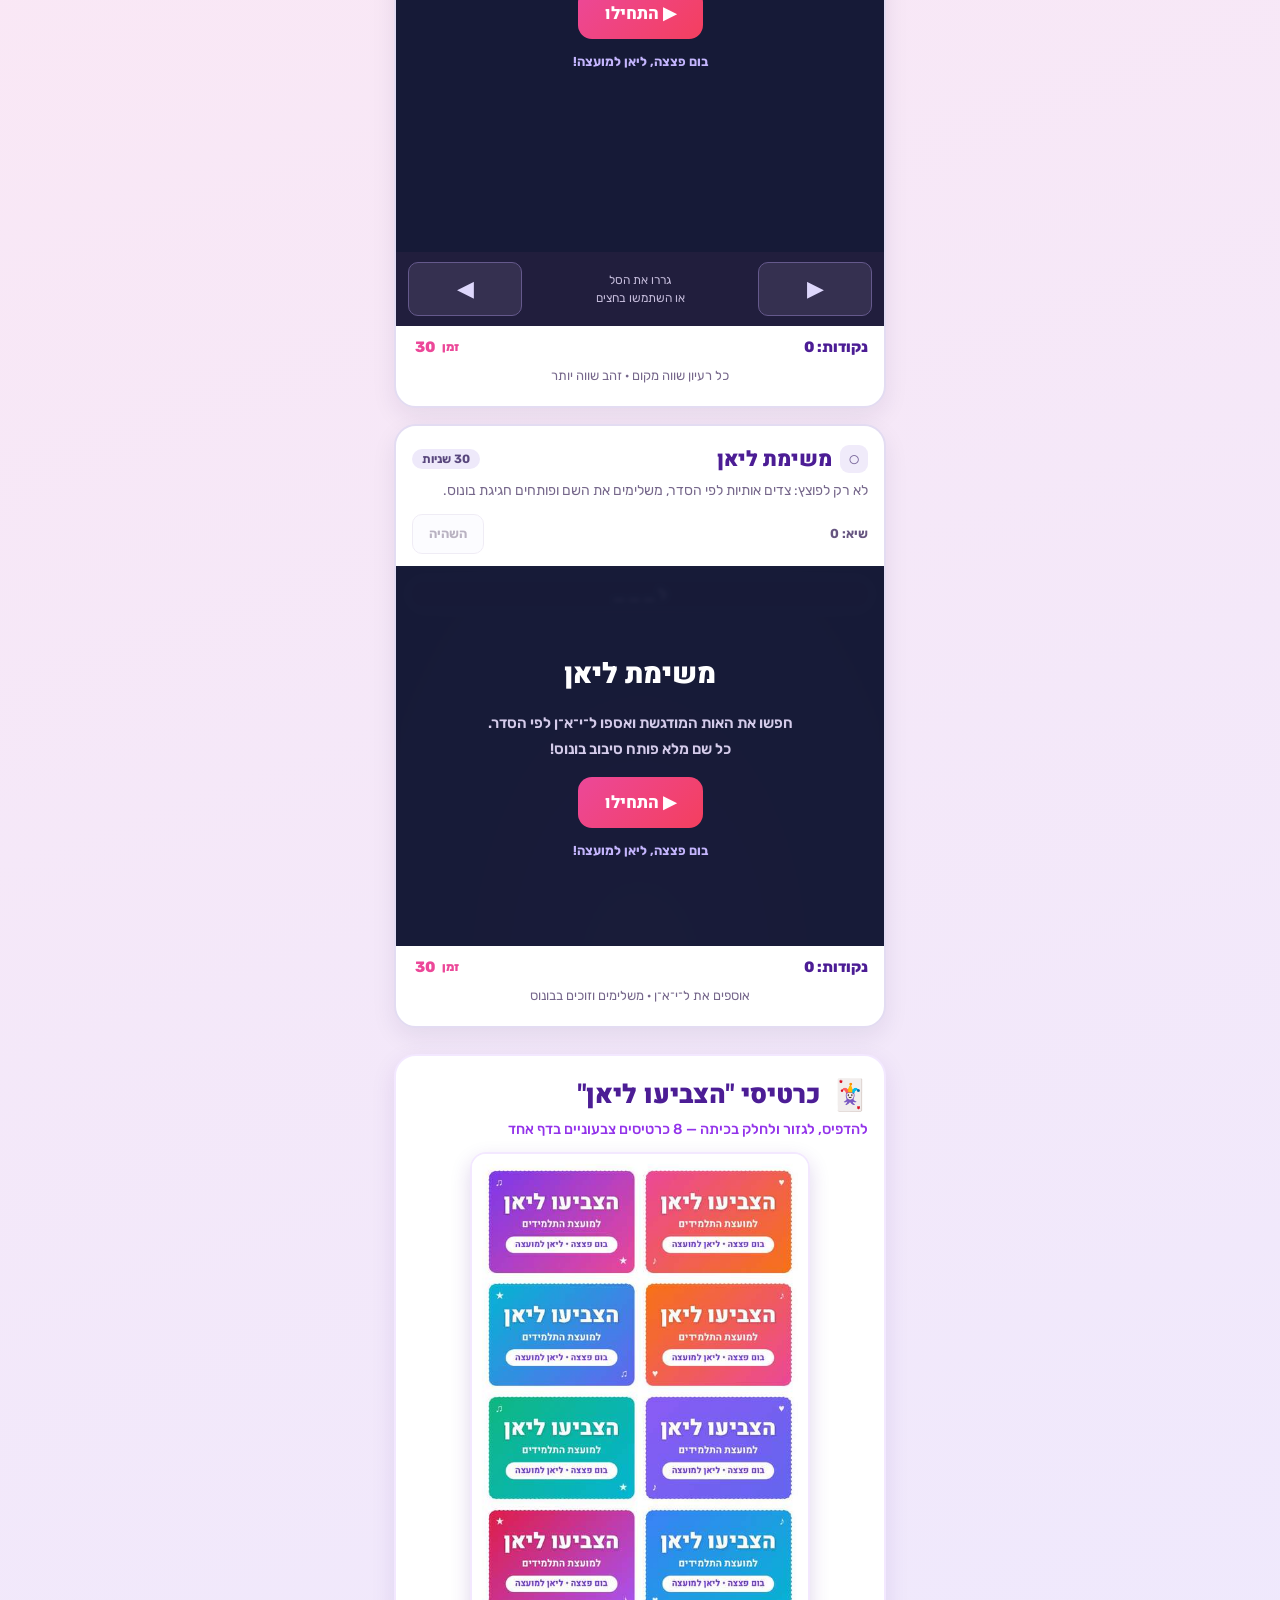
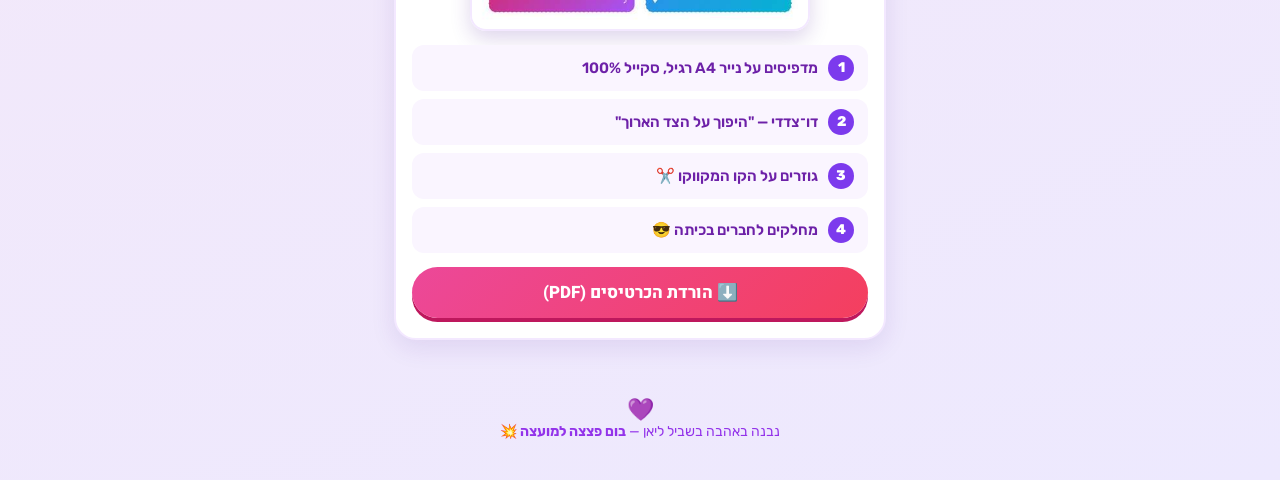
==== commit c2434f0b: "Isolate timer number from its RTL label" ====
--- a/index.html
+++ b/index.html
@@ -117,7 +117,7 @@
 .confetti-canvas{position:absolute;inset:0;pointer-events:none}
 @media (min-width:480px){.hero h1{font-size:76px}}
 </style>
-<link rel="stylesheet" href="arcade.css?v=5">
+<link rel="stylesheet" href="arcade.css?v=6">
 </head>
 <body>
 <div class="sticker" style="top:12%;right:4%">🎵</div>
@@ -376,6 +376,6 @@
 window.__jingle=jingle;window.__playSlice=playJingleSlice;window.__jingleState=()=>({pos:Math.round(jinglePos*100)/100,paused:jingle.paused,t:Math.round(jingle.currentTime*100)/100,ready:jingle.readyState,jr:jingleReady,dur:jingle.duration,src:(jingle.src||'').slice(0,40)});
 
 </script>
-<script src="games.js?v=5"></script>
+<script src="games.js?v=6"></script>
 </body>
 </html>
--- a/arcade.css
+++ b/arcade.css
@@ -29,3 +29,8 @@
 .arcade .scorebar .time::before{content:'זמן:';font-size:12px}
 .arcade .scorebar .time::after{content:none}
 .arcade .game-head>span:first-child{display:grid;place-items:center;width:28px;height:28px;border-radius:9px;background:#f0ebfa;color:#7c6a9d;font-size:21px!important;font-family:Arial,sans-serif}
+
+.arcade .scorebar .arcade-timer{display:inline-flex;justify-self:end;align-items:center;gap:7px;direction:rtl;color:var(--pink);padding:0 3px}
+.arcade .arcade-timer>span:first-child{font-size:12px}
+.arcade .scorebar .time{display:inline-block;direction:ltr;unicode-bidi:isolate;padding:0;min-width:20px;text-align:center}
+.arcade .scorebar .time::before,.arcade .scorebar .time::after{content:none}
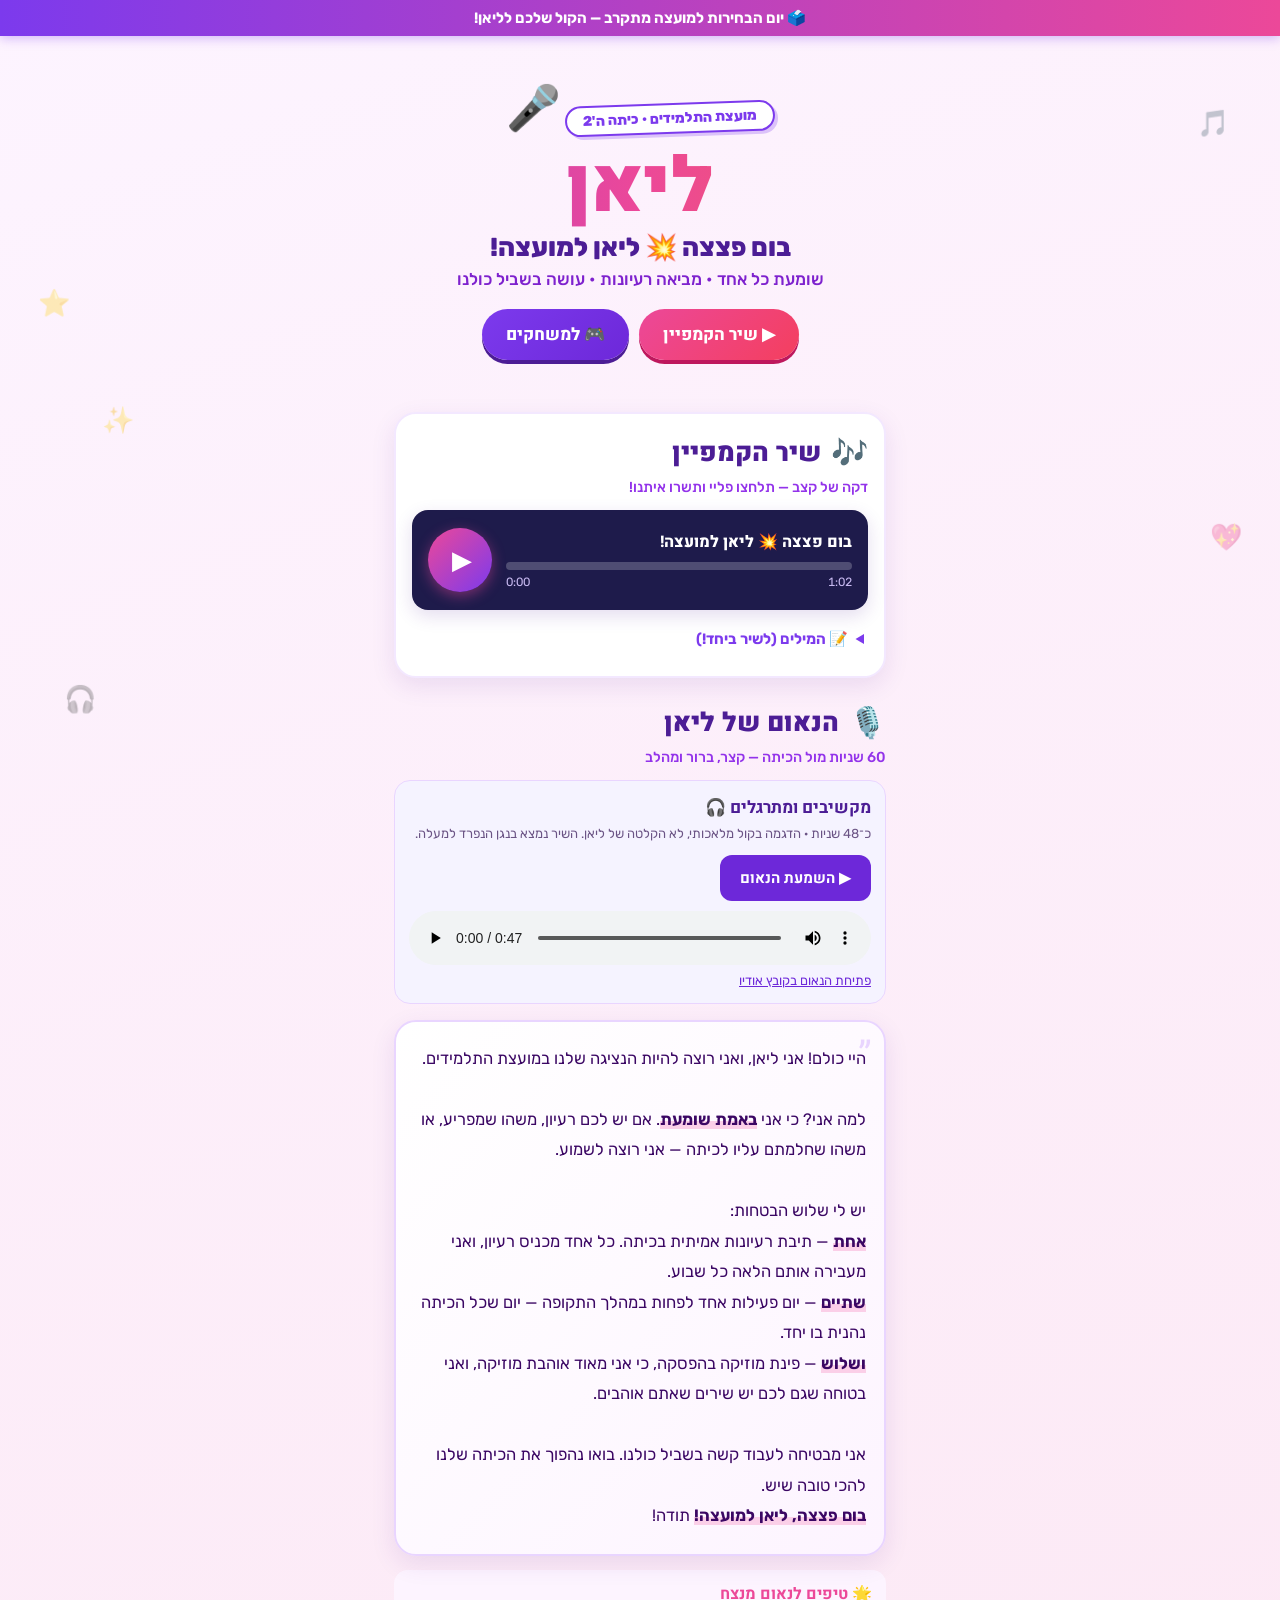
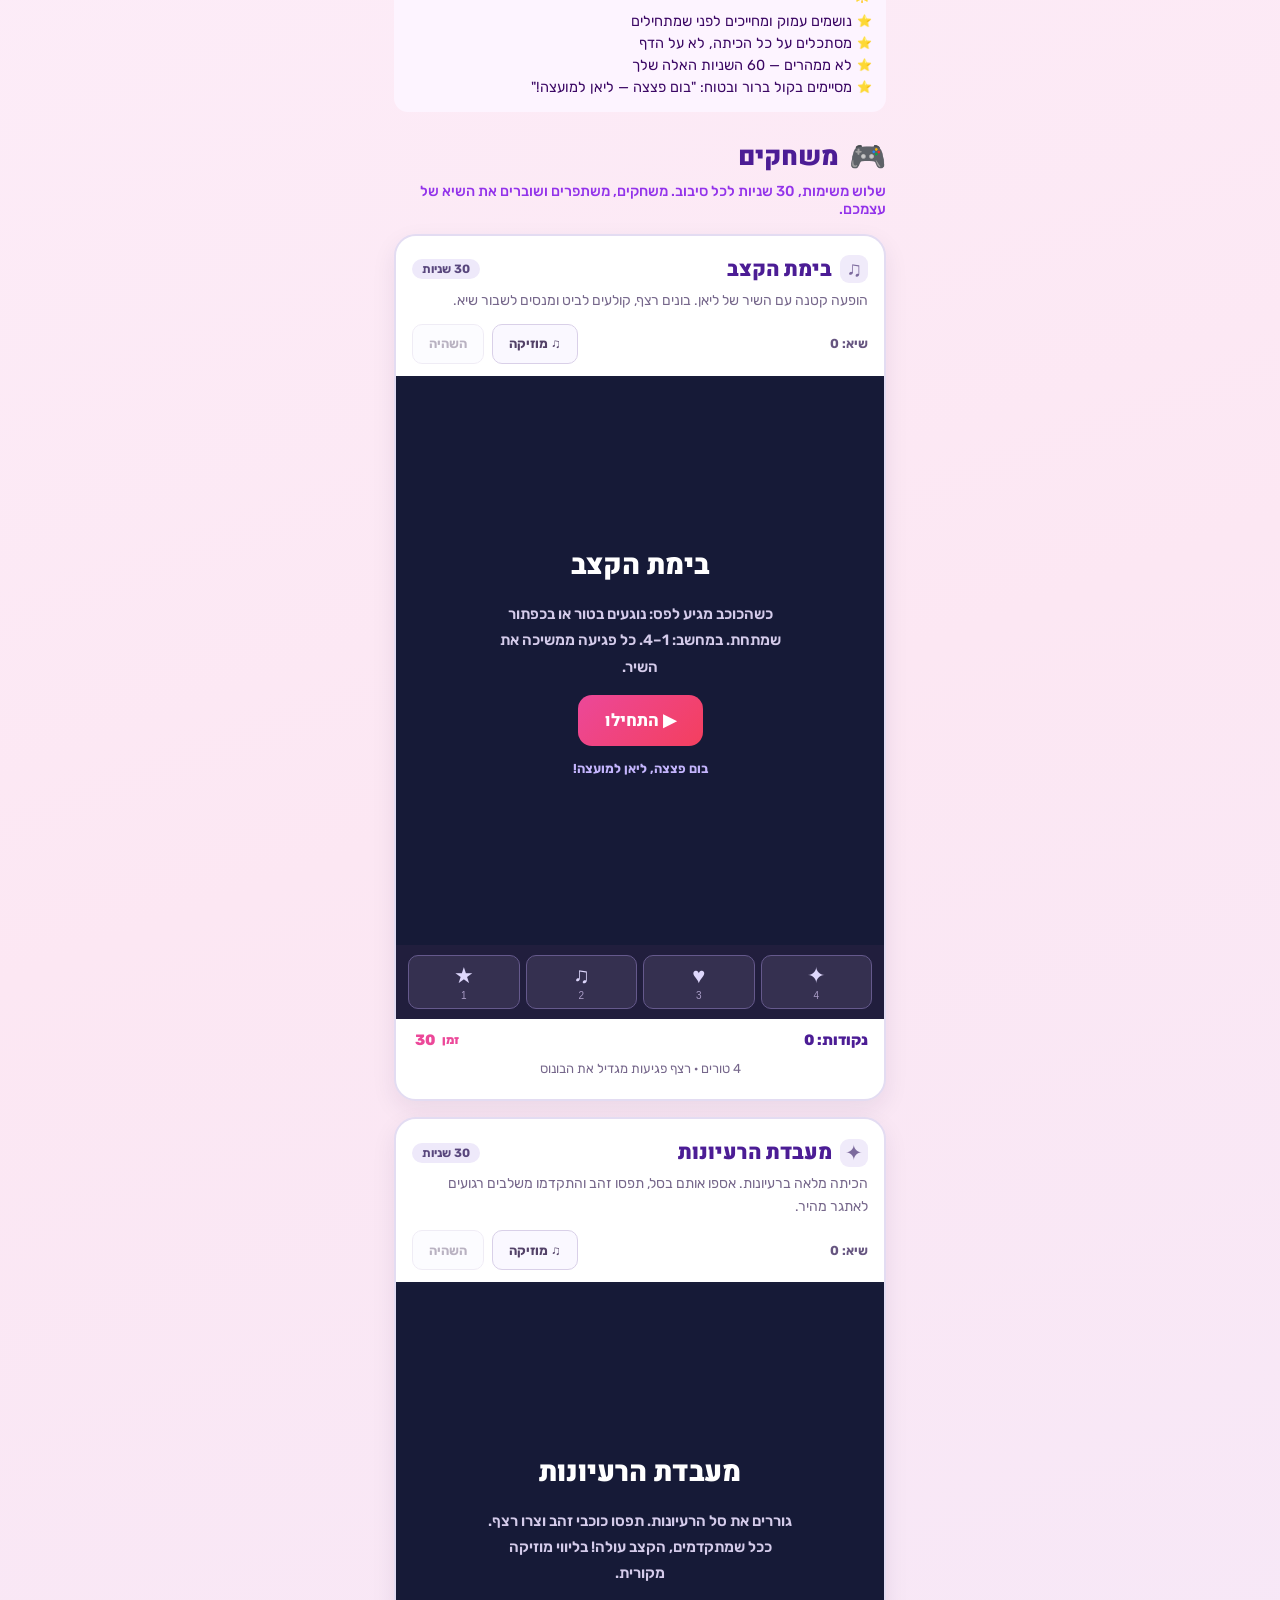
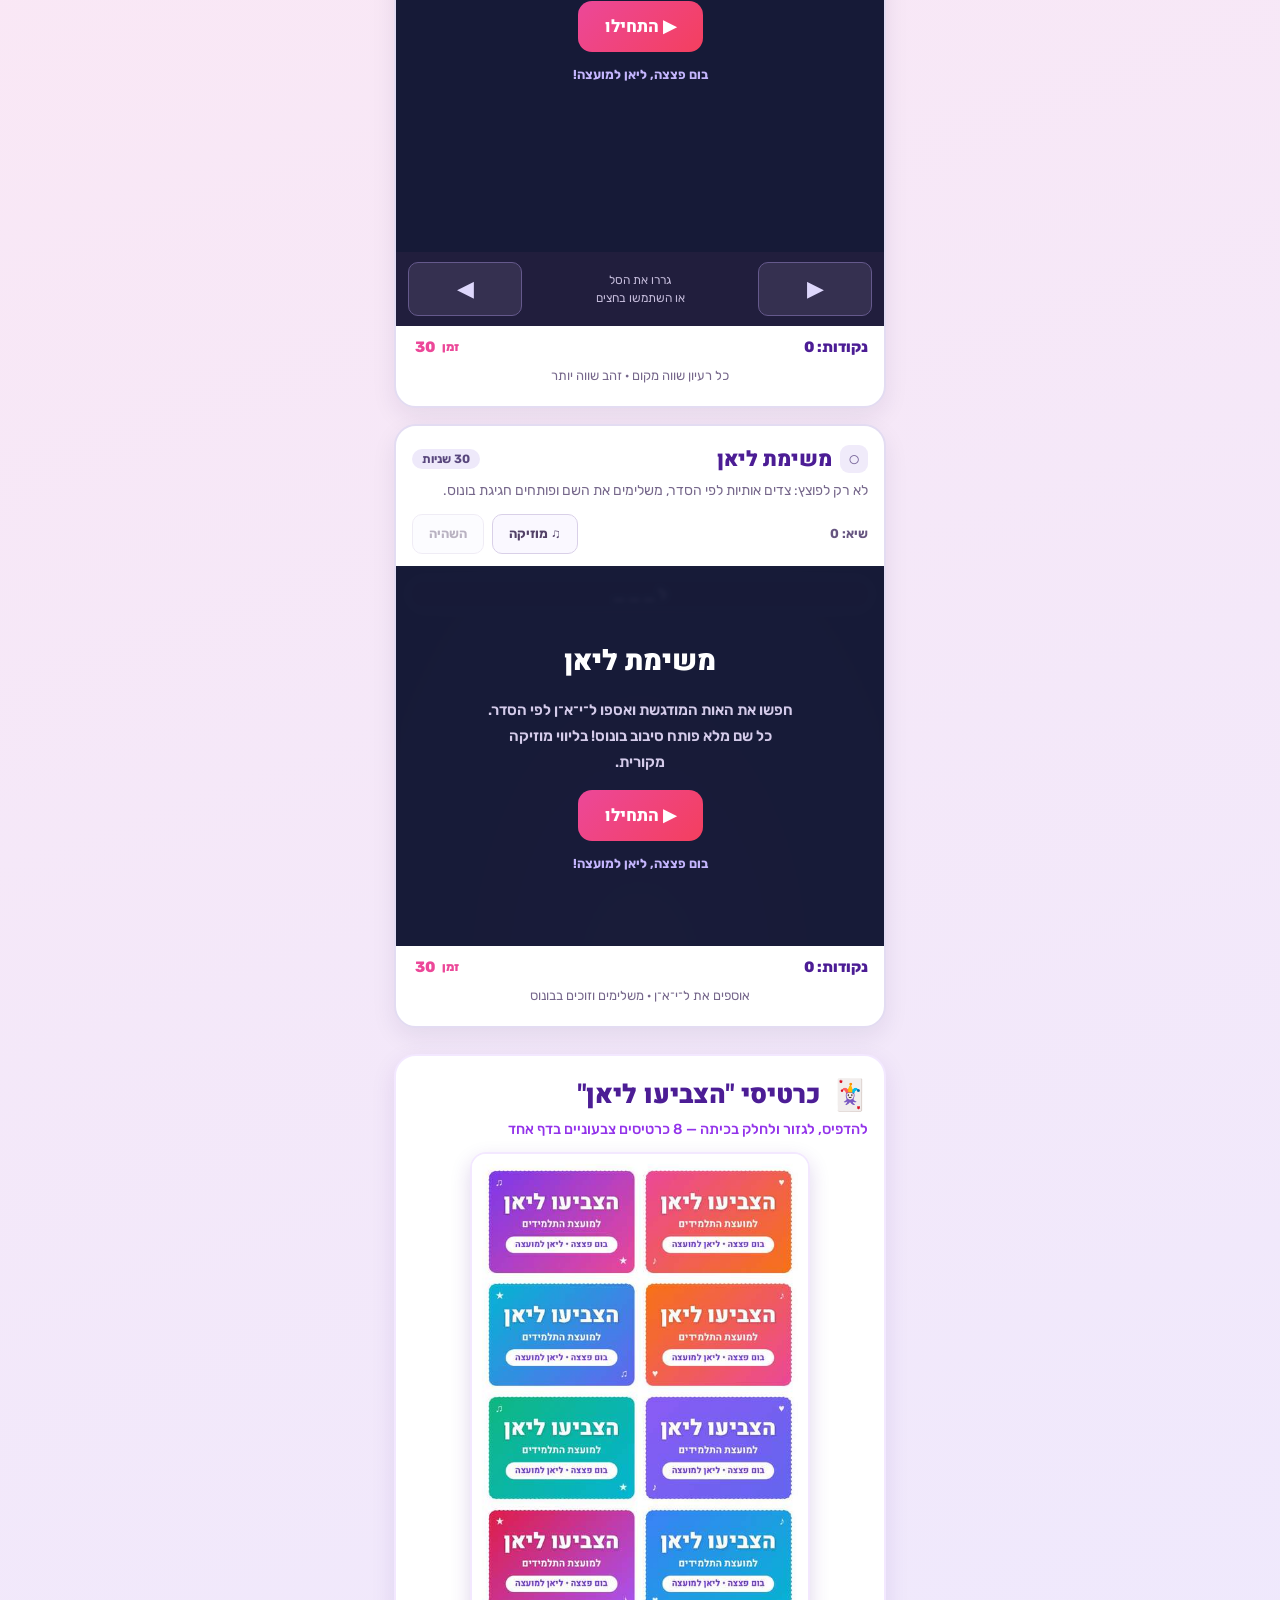
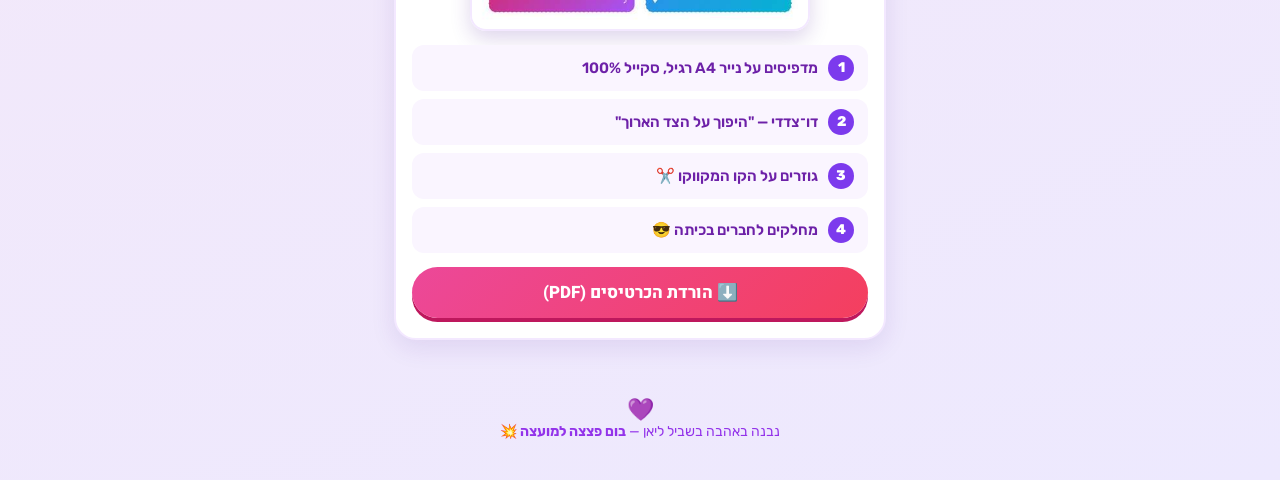
==== commit dbc3c2dd: "Add original instrumental music to ideas and balloon games with mute control" ====
--- a/index.html
+++ b/index.html
@@ -117,7 +117,7 @@
 .confetti-canvas{position:absolute;inset:0;pointer-events:none}
 @media (min-width:480px){.hero h1{font-size:76px}}
 </style>
-<link rel="stylesheet" href="arcade.css?v=6">
+<link rel="stylesheet" href="arcade.css?v=7">
 </head>
 <body>
 <div class="sticker" style="top:12%;right:4%">🎵</div>
@@ -376,6 +376,6 @@
 window.__jingle=jingle;window.__playSlice=playJingleSlice;window.__jingleState=()=>({pos:Math.round(jinglePos*100)/100,paused:jingle.paused,t:Math.round(jingle.currentTime*100)/100,ready:jingle.readyState,jr:jingleReady,dur:jingle.duration,src:(jingle.src||'').slice(0,40)});
 
 </script>
-<script src="games.js?v=6"></script>
+<script src="games.js?v=7"></script>
 </body>
 </html>
--- a/arcade.css
+++ b/arcade.css
@@ -34,3 +34,7 @@
 .arcade .arcade-timer>span:first-child{font-size:12px}
 .arcade .scorebar .time{display:inline-block;direction:ltr;unicode-bidi:isolate;padding:0;min-width:20px;text-align:center}
 .arcade .scorebar .time::before,.arcade .scorebar .time::after{content:none}
+
+/* Music control inside the tools bar. */
+.arcade .arcade-btns{display:flex;gap:8px;align-items:center}
+.arcade .arcade-mute{min-width:46px}
